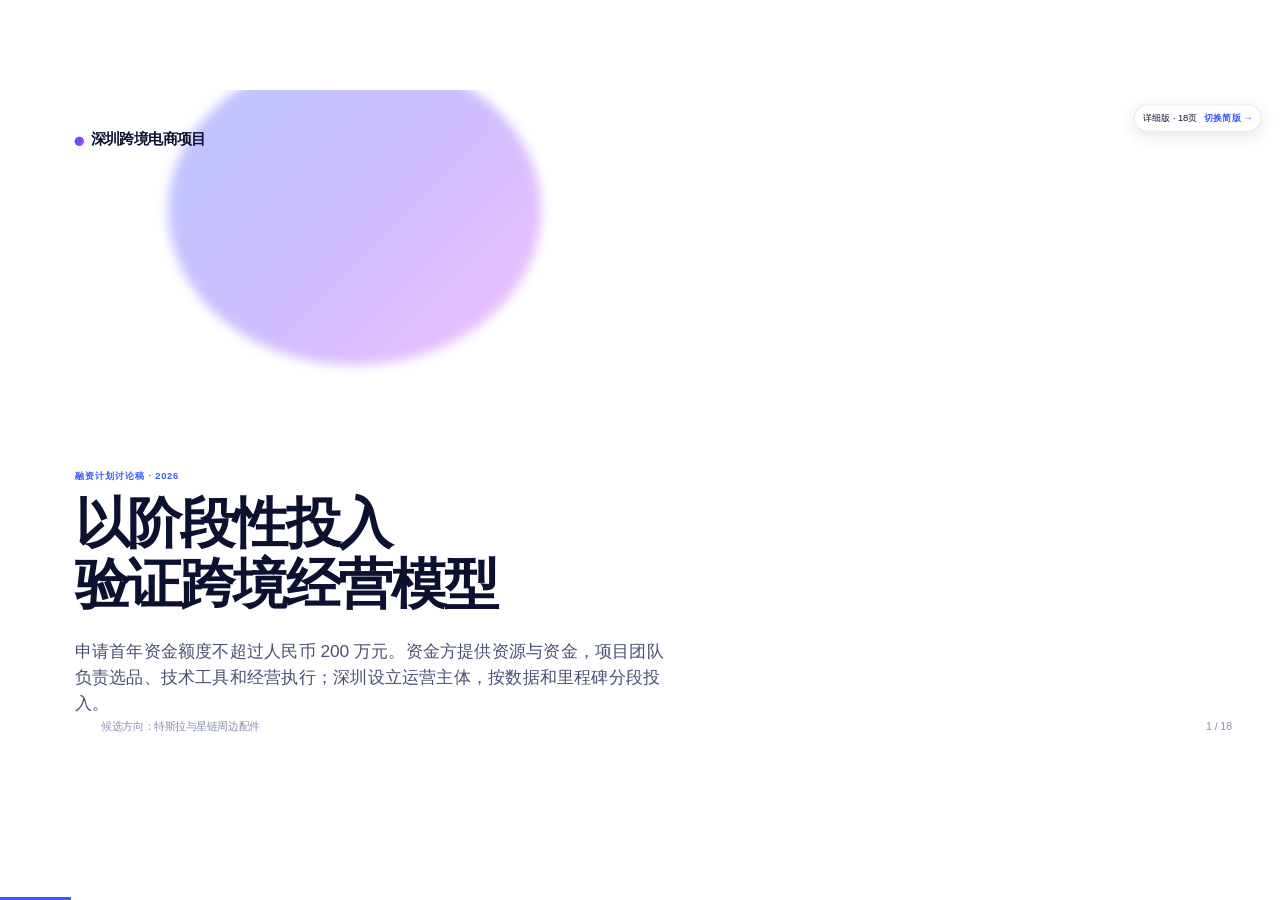
==== index.html @ 9c3f6485 "docs: publish cross-border ecommerce pitch deck" ====
<!DOCTYPE html>
<html lang="zh-CN">
<head>
<meta charset="utf-8"><meta name="viewport" content="width=device-width,initial-scale=1">
<title>深圳跨境电商项目｜融资计划</title>
<link rel="stylesheet" href="assets/fonts.css">
<link rel="stylesheet" href="assets/base.css">
<link rel="stylesheet" href="assets/animations/animations.css">
<link rel="stylesheet" href="style.css">
<style>
.tpl-pitch-deck{font-family:-apple-system,BlinkMacSystemFont,"PingFang SC","Microsoft YaHei",sans-serif}
.tpl-pitch-deck .h1{font-size:82px;line-height:1.12}
.tpl-pitch-deck .h2{font-size:58px;line-height:1.2}
.tpl-pitch-deck .lede{font-size:26px;line-height:1.5}
.tpl-pitch-deck .card p{font-size:20px;line-height:1.5}
.tpl-pitch-deck .num-tag{font-size:18px}
.tpl-pitch-deck .small{font-size:18px;line-height:1.5}
.tpl-pitch-deck .metric .l{font-size:20px;line-height:1.4}
.tpl-pitch-deck .deck-footer{font-size:16px}
.tpl-pitch-deck .card{padding:26px 30px}
.tpl-pitch-deck .section-num{font-size:190px}
.version-switch{position:fixed;top:22px;right:28px;z-index:1000;display:flex;align-items:center;gap:10px;padding:8px 12px;border:1px solid rgba(100,110,140,.22);border-radius:999px;background:rgba(255,255,255,.92);box-shadow:0 6px 24px rgba(30,40,80,.12);font-size:14px}
.version-switch a{font-weight:700;color:#3b5bff}
@media(max-width:700px){.version-switch{top:10px;right:10px;font-size:12px;padding:6px 9px}}
</style>
</head>
<body class="tpl-pitch-deck">
<div class="deck"><nav class="version-switch" aria-label="演示文稿版本"><span>详细版 · 18页</span><a href="brief.html">切换简版 →</a></nav>
<section class="slide" data-title="项目概览">
  <div class="cover-bg"></div><div class="cover-blob"></div>
  <div style="position:absolute;top:56px;left:112px"><span class="brand-dot"></span><span class="brand">深圳跨境电商项目</span></div>
  <p class="kicker">融资计划讨论稿 · 2026</p>
  <h1 class="h1 anim-fade-up" data-anim="fade-up">以阶段性投入<br>验证跨境经营模型</h1>
  <p class="lede mt-m">申请首年资金额度不超过人民币 200 万元。资金方提供资源与资金，项目团队负责选品、技术工具和经营执行；深圳设立运营主体，按数据和里程碑分段投入。</p>
  <div class="deck-footer"><span>候选方向：特斯拉与星链周边配件</span><span class="slide-number" data-current="1" data-total="18"></span></div>
</section>
<section class="slide" data-title="项目投资逻辑">
  <span class="section-num">01</span><p class="num-tag">项目投资逻辑</p>
  <h2 class="h2 mt-s">不是押注单一爆品，<br>而是建立可复用的选品经营能力。</h2>
  <div class="grid g3 mt-l">
    <div class="card"><div class="metric"><div class="n">900万+</div><div class="l">Starlink 2025 年底客户</div></div><p class="dim">用户基础持续扩大，但不等于配件市场规模。</p></div>
    <div class="card"><div class="metric"><div class="n">158.5万</div><div class="l">Tesla Model 3/Y 2025交付</div></div><p class="dim">约占 Tesla 全年交付97%，可作为适配研究重点。</p></div>
    <div class="card"><div class="metric"><div class="n">$150亿+</div><div class="l">美国皮卡改装/配件大盘</div></div><p class="dim">全行业参照，不是项目可获得规模；F-150列为后续候选。</p></div>
  </div>
  <p class="small dim mt-m">投资逻辑：先买验证能力，再依据可审计的经营数据决定是否追加。来源：Starlink 2025 Progress Report、Tesla 2025交付、SEMA 2026 Market Report。</p>
  <div class="deck-footer"><span>预算上限明确、阶段拨款、库存可追踪、失败可止损</span><span class="slide-number" data-current="2" data-total="18"></span></div>
</section>
<section class="slide" data-title="产品规划">
  <span class="section-num">02</span><p class="num-tag">候选产品规划</p>
  <h2 class="h2 mt-s">首年聚焦两条候选线，<br>扩品按阶段门槛推进。</h2>
  <div class="grid g2 mt-l">
    <div class="card card-hover"><span class="pill pill-accent">方向 A · 特斯拉周边</span><h4 class="mt-m">车型适配与车内便利</h4><p class="dim">脚垫/内饰保护、屏幕保护、遮阳与收纳等。优先验证适配准确、非安全关键、轻小件产品。</p></div>
    <div class="card card-hover"><span class="pill pill-accent">方向 B · 星链移动场景</span><h4 class="mt-m">特定安装适配与收纳</h4><p class="dim">聚焦房车/车顶架等场景适配、收纳和线缆整理；避开复制官方支架、干扰 GPS 的金属结构及未经验证的供电改装。</p></div>
  </div>
  <p class="small dim mt-m"><b>扩展顺序：</b>美国 Ford F-150（2025年F-Series销量82.9万辆）→ Jeep Wrangler（16.7万辆）｜欧洲 Porsche Macan（全球交付8.43万辆）→ 911（5.16万辆）。优先做收纳、保护与便利类；“改装”不含安全关键、动力或排放部件。</p>
  <div class="deck-footer"><span>首年不多品牌、多国家同时铺开；车型销量为官方公开数据</span><span class="slide-number" data-current="3" data-total="18"></span></div>
</section>
<section class="slide" data-title="投资人为什么投">
  <span class="section-num">03</span><p class="num-tag">项目价值</p>
  <h2 class="h2 mt-s">资金换来的不只是首批库存，<br>更是一套可复盘的经营系统。</h2>
  <div class="grid g3 mt-l">
<div class="card card-accent"><h4>需求验证资产</h4><p class="dim">留下经验证的关键词、竞品痛点、价格带、退货原因和目标用户反馈。</p></div>
<div class="card"><h4>经营能力资产</h4><p class="dim">沉淀选品评分、单位经济、内容生产、广告复盘、供应商和履约管理流程。</p></div>
<div class="card"><h4>可控扩张选项</h4><p class="dim">只有有效SKU才获得补货和扩品预算；不达标则停止追加资金。</p></div>
</div><p class="lede mt-l">投资方法：小额试错 → 数据验证 → 受控补货 → 复制有效做法</p>
  <div class="deck-footer"><span>降低一次性押注单一产品的风险</span><span class="slide-number" data-current="4" data-total="18"></span></div>
</section>
<section class="slide" data-title="问题与解决方案">
  <span class="section-num">04</span><p class="num-tag">客户需求假设</p>
  <h2 class="h2 mt-s">车主买配件，核心顾虑是“适配、品质、安装和售后”。</h2>
  <div class="grid g2 mt-l">
<div class="card"><h4>常见购买阻力</h4><p class="dim">车型年款/配置不匹配；页面尺寸信息不清；产品图与实物差异；物流慢、退换麻烦；产品看似相似但使用场景不同。</p></div>
<div class="card card-accent"><h4>项目拟解决的环节</h4><p class="dim">建立车型/终端适配表；真实样品验证关键尺寸；用清晰图文表达边界；监控退货和评价；通过小单与备货控制履约风险。</p></div>
</div><p class="small dim mt-l">上述是待验证的客户问题假设，M1–M2通过平台评论、问答、竞品页面及用户访谈核实后再作为产品需求。</p>
  <div class="deck-footer"><span>从可观察的差评与退货原因切入，不假设客户痛点已成立</span><span class="slide-number" data-current="5" data-total="18"></span></div>
</section>
<section class="slide" data-title="市场进入顺序">
  <span class="section-num">05</span><p class="num-tag">目标市场</p>
  <h2 class="h2 mt-s">先在美国验证，再将有效产品复制到欧洲。</h2>
  <div class="grid g3 mt-l">
<div class="card card-accent"><span class="pill">第一阶段 · 美国</span><h4 class="mt-m">Tesla + Starlink 场景</h4><p class="dim">英文平台和本地履约验证；只做1个主市场、1个主渠道、少量SKU。</p></div>
<div class="card"><span class="pill">第二阶段 · 美国扩品</span><h4 class="mt-m">F-150 / Wrangler</h4><p class="dim">已有跨境运营流程与现金回款数据后，再做收纳、保护、便利类配件。</p></div>
<div class="card"><span class="pill">后续选项 · 欧洲</span><h4 class="mt-m">Porsche Macan → 911</h4><p class="dim">先核验国家、车型适配、语言、税务与售后；从Macan低风险配件试点。</p></div>
</div><p class="small dim mt-l">进入新市场/品牌需过四道门：需求证据、合规可行、履约可控、保守单位经济为正。</p>
  <div class="deck-footer"><span>阶段化拓展，避免首年团队和200万元预算被多线分散</span><span class="slide-number" data-current="6" data-total="18"></span></div>
</section>
<section class="slide" data-title="首年产品组合">
  <span class="section-num">06</span><p class="num-tag">选品逻辑</p>
  <h2 class="h2 mt-s">以低复杂度、明确适配和可小批测试为首发标准。</h2>
  <div class="grid g2 mt-l">
<div class="card"><span class="pill pill-accent">首发候选 A</span><h4 class="mt-m">Tesla Model 3/Y</h4><p class="dim">内饰保护、屏幕保护、遮阳、车内/后备厢收纳；重点控制尺寸、年款和改款适配。</p></div>
<div class="card"><span class="pill pill-accent">首发候选 B</span><h4 class="mt-m">Starlink Mini 移动场景</h4><p class="dim">车顶架/房车特定适配、收纳保护和线缆整理；区分官方已有配件，不擅自承诺性能。</p></div>
</div><div class="card card-accent mt-m"><h4>暂缓品类</h4><p class="dim">制动、转向、悬挂、动力/排放、电气供电改装及需要高额认证或复杂售后的产品。</p></div>
<p class="small dim mt-m">SKU数量由样品和预算决定；首年不承诺80–130个SKU，也不把市场总盘子当作项目可获取销售额。</p>
  <div class="deck-footer"><span>先把产品安全、适配与单位经济做实，再扩大产品宽度</span><span class="slide-number" data-current="7" data-total="18"></span></div>
</section>
<section class="slide" data-title="渠道如何获客">
  <span class="section-num">07</span><p class="num-tag">销售与营销</p>
  <h2 class="h2 mt-s">平台承接购买意图，内容解释使用场景，自有站沉淀品牌。</h2>
  <div class="grid g3 mt-l">
<div class="card card-accent"><h4>Amazon 美国站</h4><p class="dim">主成交验证：关键词、转化率、评价、退货、广告和履约数据。</p></div>
<div class="card"><h4>短视频与社媒</h4><p class="dim">实物场景展示，解释安装、适配和收纳；AI生成初稿，真实样品审核。</p></div>
<div class="card"><h4>Shopify 简版站</h4><p class="dim">适配说明、FAQ、售后与邮件订阅；首年不依赖未验证的自然流量。</p></div>
</div><p class="small dim mt-m"><b>获客闭环：</b>竞品/搜索需求 → 页面与真实内容 → 小额广告/自然内容 → 订单及售后反馈 → 页面、产品和预算调整。</p>
<p class="small dim mt-m">TikTok Shop仅在主体资格、品类政策与履约方案确认后测试，不纳入基础销售预测。</p>
  <div class="deck-footer"><span>参考：<a href="https://sell.amazon.com/global-selling/china/" target="_blank" rel="noopener">Amazon 官方全球开店说明</a></span><span class="slide-number" data-current="8" data-total="18"></span></div>
</section>
<section class="slide" data-title="如何判断一个SKU">
  <span class="section-num">08</span><p class="num-tag">单位经济模型</p>
  <h2 class="h2 mt-s">看扣除获客和履约后的贡献，不看表面销售额。</h2>
  <div class="card card-accent mt-l"><p class="lede">成交净收入 − 采购 − 头程/关税 − 平台/支付费 − 仓储履约 − 退款退货 − 广告 − 售后 = SKU贡献毛利</p></div>
<div class="grid g3 mt-l">
<div class="card"><h4>上架前</h4><p class="dim">供应商报价、包装尺寸重量、平台费用、物流路线、广告测试假设。</p></div>
<div class="card"><h4>试销期</h4><p class="dim">曝光、点击、转化、获客成本、退款、退货、差评、履约时效。</p></div>
<div class="card"><h4>补货前</h4><p class="dim">连续贡献毛利、库龄与周转、回款节奏、现金安全垫和补货周期。</p></div>
</div><p class="small dim mt-m">未拿到实际SKU与平台报价前，不把15%/20%/25%等假设贡献毛利率写成预测值。</p>
  <div class="deck-footer"><span>先以成本卡和小额试销替代缺乏依据的收入承诺</span><span class="slide-number" data-current="9" data-total="18"></span></div>
</section>
<section class="slide" data-title="AI如何提高效率">
  <span class="section-num">09</span><p class="num-tag">技术与效率</p>
  <h2 class="h2 mt-s">AI负责可重复的初稿，人负责产品事实和最终审核。</h2>
  <div class="grid g2 mt-l">
<div class="card"><h4>适合AI承担</h4><p class="dim">商品图背景和版式草稿、多语种文案初稿、短视频分镜、评论主题归纳、素材变体和数据整理。</p></div>
<div class="card card-accent"><h4>必须人工核验</h4><p class="dim">产品结构/接口/尺寸、车型或终端兼容性、认证和安全声明、商标版权、真实使用效果及平台发布规则。</p></div>
</div><p class="lede mt-l">预算处理：内容外包压到2万元；AI工具放在软件预算内；节省部分用于样品、实测和必要实拍。</p>
  <div class="deck-footer"><span>AI降低重复制作成本，但不能替代产品验证和合规责任</span><span class="slide-number" data-current="10" data-total="18"></span></div>
</section>
<section class="slide" data-title="首年组织与职责">
  <span class="section-num">10</span><p class="num-tag">团队配置</p>
  <h2 class="h2 mt-s">最多5人，按业务阶段分三批配置。</h2>
  <div class="grid g3 mt-l">
<div class="card card-accent"><span class="pill">M1 · 2人</span><h4 class="mt-m">负责人 + 跨境运营</h4><p class="dim">经营执行、资方报告、渠道账户、选品与日常运营；负责人基本工资≥2万元/月。</p></div>
<div class="card"><span class="pill">M3 · 2人</span><h4 class="mt-m">选品供应链 + AI内容运营</h4><p class="dim">供应商、样品、成本卡、素材、商品页、投放与数据复盘。</p></div>
<div class="card"><span class="pill">M7 · 1人</span><h4 class="mt-m">客服/运营支持</h4><p class="dim">按订单量门槛到岗，负责售前问题、售后与评价反馈闭环。</p></div>
</div><p class="lede mt-l">首年综合人工预算约79万元｜税务、法务、摄影、翻译等按需外包。</p>
  <div class="deck-footer"><span>招聘按里程碑进行，不提前形成满编固定成本</span><span class="slide-number" data-current="11" data-total="18"></span></div>
</section>
<section class="slide" data-title="年度执行计划">
  <span class="section-num">11</span><p class="num-tag">首年主要事项与阶段交付</p>
  <h2 class="h2 mt-s">先建机制、验证产品，<br>再小规模成交和优化。</h2>
  <div class="grid g4 mt-m">
    <div class="card card-accent"><span class="pill">M1–M2 · 筹备验证</span><h4 class="mt-m">把项目跑起来</h4><p class="small dim">设立/治理与账户规则；完成美市场、平台及竞品研究；筛候选 SKU；询价、样品计划、初算成本和合规清单。</p><p class="small"><b>交付：</b>品类评分、成本初表、样品/渠道计划、首期资金复盘。</p></div>
    <div class="card"><span class="pill">M3–M5 · 产品上线</span><h4 class="mt-m">准备首批销售</h4><p class="small dim">按计划补齐选品与内容岗位；样品实测与适配核对；确定供应商与小单；准备英文页面、真实图文、售后与物流流程；开通主渠道。</p><p class="small"><b>交付：</b>通过评审的首发 SKU、页面与履约就绪、试销预算审批。</p></div>
    <div class="card"><span class="pill">M7–M9 · 经营优化</span><h4 class="mt-m">从订单找有效品</h4><p class="small dim">按到岗门槛补客服支持；监测转化、广告、退款、差评和贡献毛利；优化定价/页面/供货；只对有效 SKU 小额补货。</p><p class="small"><b>交付：</b>连续经营报表、补货/止损决策、现金与库存预警。</p></div>
    <div class="card"><span class="pill">M10–M12 · 收敛冲刺</span><h4 class="mt-m">冲刺月度保本</h4><p class="small dim">预算集中到盈利可能性最高的 SKU；收敛低效广告和滞销库存；审慎准备旺季/次年计划；评估是否启动 F-150 小试点。</p><p class="small"><b>交付：</b>月度经营性盈亏平衡目标复盘、年度财务/库存报告、次年预算。</p></div>
  </div>
  <p class="small dim mt-m">M6 用于承接上线爬坡与复盘，不设置大规模扩张；若样品、平台或单位经济未过门槛，暂停备货、调整品类和节奏。</p>
  <div class="deck-footer"><span>具体招聘、渠道审核、物流和销售结果以实际审批及经营数据为准</span><span class="slide-number" data-current="12" data-total="18"></span></div>
</section>
<section class="slide" data-title="经营模式">
  <span class="section-num">12</span><p class="num-tag">目标市场与销售渠道</p>
  <h2 class="h2 mt-s">美国先验证成交，<br>欧洲按门槛后进入。</h2>
  <div class="grid g4 mt-l">
    <div class="card card-accent"><span class="pill">主销售渠道</span><h4 class="mt-m">Amazon 美国站</h4><p class="small dim">承接高意图搜索流量；少量 SKU 上线，用订单、退货和广告数据验证。</p></div>
    <div class="card"><span class="pill">品牌与数据</span><h4 class="mt-m">Shopify 简版站</h4><p class="small dim">适配说明、FAQ、售后和邮件订阅；不假设自然流量快速起量。</p></div>
    <div class="card"><span class="pill">内容获客</span><h4 class="mt-m">短视频 / 社媒</h4><p class="small dim">实物展示和场景测品，AI 协助脚本与素材变体；引流至成交渠道。</p></div>
    <div class="card"><span class="pill">条件性试点</span><h4 class="mt-m">TikTok Shop</h4><p class="small dim">先核验主体资格、类目和履约要求；不作为首年基础收入来源。</p></div>
  </div>
  <p class="small dim mt-m"><b>时间：</b>M1–2查需求/规则/成本 → M3–4样品及页面 → M5–7小额试销 → M8–12集中资源于有效 SKU。欧洲/Porsche Macan 后置，先核验国家、适配、语言、税费及履约。</p>
  <p class="small dim" style="margin-top:8px">渠道测试费用复用原预算：广告 10 万 + 内容外包 2 万 + 软件/AI 5 万 = 17 万元，未增加 200 万元总额。</p>
  <div class="deck-footer"><span>平台资格、规则与费率在正式开店前按官方渠道核验</span><span class="slide-number" data-current="13" data-total="18"></span></div>
</section>
<section class="slide" data-title="团队规划">
  <span class="section-num">13</span><p class="num-tag">三批次人员配置</p>
  <h2 class="h2 mt-s">逐步到岗，首年最多 5 人。</h2>
  <div class="grid g3 mt-l">
    <div class="card"><span class="pill pill-accent">第一批 · M1</span><h4 class="mt-m">项目负责人 + 跨境运营</h4><p class="dim">2 人 · 负责人税前基本工资 ≥2 万元/月<br>全年综合成本：46.2 万元</p></div>
    <div class="card"><span class="pill pill-accent">第二批 · M3</span><h4 class="mt-m">选品/供应链 + AI 内容运营</h4><p class="dim">2 人 · 负责样品、采购、素材和上架<br>全年综合成本：26.5 万元</p></div>
    <div class="card"><span class="pill pill-accent">第三批 · M7</span><h4 class="mt-m">客服/运营支持</h4><p class="dim">1 人 · 按订单量门槛到岗<br>全年综合成本：6 万元</p></div>
  </div>
  <div class="row mt-l" style="justify-content:space-between"><p class="lede">人工测算：46.2 + 26.5 + 6.0 = 78.7 万元</p><span class="pill pill-accent">预算列 79 万元</span></div>
  <div class="deck-footer"><span>综合成本含雇主侧成本估算，待深圳用工方案核实</span><span class="slide-number" data-current="14" data-total="18"></span></div>
</section>
<section class="slide" data-title="资金用途">
  <span class="section-num">14</span><p class="num-tag">首年资金用途 · 上限 200 万元</p>
  <h2 class="h2 mt-s">计划内 177 万元，<br>另设 23 万元受控预备金。</h2>
  <div class="grid g3 mt-l">
    <div class="card card-accent"><div class="metric"><div class="n">79</div><div class="l">人员薪酬与雇主侧成本 · 万元</div></div><p class="small dim mt-m">三批次招聘，最多 5 人。</p></div>
    <div class="card"><div class="metric"><div class="n">40</div><div class="l">采购及补货周转金 · 万元</div></div><p class="small dim mt-m">小批试销；库存入账，按 SKU 核销。</p></div>
    <div class="card"><div class="metric"><div class="n">23</div><div class="l">受控预备金 · 万元</div></div><p class="small dim mt-m">占总额 11.5%；专项申请、书面审批。</p></div>
  </div>
  <p class="small dim" style="margin-top:12px;margin-bottom:64px">其余经营与验证支出 58 万元：办公 8、设立/财税/法务 6、软件及 AI 5、样品与合规 13、物流履约 13、广告 10、内容外包 2、差旅招聘 1。</p>
  <div class="deck-footer"><span>单位：人民币万元</span><span class="slide-number" data-current="15" data-total="18"></span></div>
</section>
<section class="slide" data-title="拨款与监管">
  <span class="section-num">15</span><p class="num-tag">拨款与资金监管</p>
  <h2 class="h2 mt-s">钱跟着里程碑走。</h2>
  <div class="grid g4 mt-l">
    <div class="card"><div class="metric"><div class="n">35</div><div class="l">第一期 · 筹备验证</div></div><p class="small dim mt-m">公司治理、招聘、市场调研和样品测试。</p></div>
    <div class="card"><div class="metric"><div class="n">65</div><div class="l">第二期 · 试销启动</div></div><p class="small dim mt-m">SKU 评审、报价、合规初查及试销计划齐备。</p></div>
    <div class="card"><div class="metric"><div class="n">77</div><div class="l">第三期 · 运营补货</div></div><p class="small dim mt-m">依据真实订单、毛利、库存与回款表现拨付。</p></div>
    <div class="card"><div class="metric"><div class="n">23</div><div class="l">第四期 · 预备金</div></div><p class="small dim mt-m">专款说明、双方授权代表书面审批后动用。</p></div>
  </div>
  <p class="small dim mt-l">对公账户收支；采购留成本卡、报价、验收与库存记录；月度提交流水核对、平台结算、库存和广告报表。单笔超 2 万元及关联交易按约定审批。</p>
  <div class="deck-footer"><span>分期合计 200 万元 · 预备金不是自动可用额度</span><span class="slide-number" data-current="16" data-total="18"></span></div>
</section>
<section class="slide" data-title="盈亏平衡">
  <span class="section-num">16</span><p class="num-tag">经营目标与测算边界</p>
  <h2 class="h2 mt-s">首年目标：第 12 月达到<br>月度经营性盈亏平衡。</h2>
  <p class="lede mt-m">测算公式：月固定经营费用 ÷ 扣除可变成本后的贡献毛利率</p>
  <div class="grid g3 mt-l">
    <div class="metric"><div class="n">67 万</div><div class="l">贡献毛利率 15% 时的月收入示例</div></div>
    <div class="metric"><div class="n">50 万</div><div class="l">贡献毛利率 20% 时的月收入示例</div></div>
    <div class="metric"><div class="n">40 万</div><div class="l">贡献毛利率 25% 时的月收入示例</div></div>
  </div>
  <p class="small dim mt-l">上述为月固定经营费约 10 万元的敏感性示例，并非收入承诺。正式预测需以入选 SKU 的采购、履约、平台费、退货和广告实测重算；同时保留至少 3 个月固定开支与在途采购的现金安全垫。</p>
  <div class="deck-footer"><span>经营性盈亏平衡不等于累计收回启动投资</span><span class="slide-number" data-current="17" data-total="18"></span></div>
</section>
<section class="slide" data-title="合作提案">
  <p class="num-tag">合作提案</p>
  <div class="ask-box mt-m">
    <h2 class="h2">申请首年资金上限<br>人民币 200 万元。</h2>
    <p class="lede" style="color:rgba(255,255,255,.9);max-width:62ch">以深圳项目公司承接业务与资产。资方提供经审批的启动及周转资金；项目发起方负责约定的技术能力与经营执行；介绍人按书面约定承担引荐或协调工作。</p>
    <div class="row wrap mt-l" style="gap:38px">
      <div><div style="font-size:48px;font-weight:900">≤5 人</div><div class="dim">首年团队上限</div></div>
      <div><div style="font-size:48px;font-weight:900">3 批</div><div class="dim">按阶段招聘</div></div>
      <div><div style="font-size:48px;font-weight:900">12 月</div><div class="dim">目标月度经营保本</div></div>
    </div>
  </div>
  <p class="small dim mt-l">股权/借款方式、技术权属、介绍人报酬和国资内部决策要求，待各方及专业顾问确认后写入正式协议。</p>
  <div class="deck-footer"><span>深圳跨境电商项目 · 讨论稿</span><span class="slide-number" data-current="18" data-total="18"></span></div>
</section></div>
<script src="assets/runtime.js"></script>
</body></html>
---- assets/fonts.css ----
/* Use built-in system fonts so the deck needs no font downloads. */
---- assets/base.css ----
/* html-ppt :: base.css — reset + shared tokens + layout primitives */
/* Default tokens. Themes in assets/themes/*.css override the :root block. */
:root {
  --bg: #ffffff;
  --bg-soft: #f7f7f8;
  --surface: #ffffff;
  --surface-2: #f2f2f4;
  --border: rgba(0,0,0,.08);
  --border-strong: rgba(0,0,0,.16);
  --text-1: #111216;
  --text-2: #55596a;
  --text-3: #8a8f9e;
  --accent: #3b6cff;
  /* Text drawn on top of an --accent fill. Every theme in assets/themes/
   * and every full-deck style.css overrides this with whichever of white /
   * near-black clears WCAG AA against its own accent — a hardcoded ink
   * cannot, because accents here range from #ffffff to #000000.
   * This default is black rather than white on purpose: against the default
   * --accent #3b6cff, white measures 4.40:1 and black 4.77:1, so only black
   * clears AA for normal text. Reached by any deck that links no theme. */
  --accent-ink: #000000;
  --accent-2: #7a5cff;
  --accent-3: #ff5c8a;
  --good: #1aaf6c;
  --warn: #f5a524;
  --bad:  #e0445a;
  --grad: linear-gradient(135deg,#3b6cff,#7a5cff 55%,#ff5c8a);
  --grad-soft: linear-gradient(135deg,#eef2ff,#f5ecff 55%,#ffeef5);
  --radius: 18px;
  --radius-sm: 12px;
  --radius-lg: 26px;
  --shadow: 0 10px 30px rgba(18,24,40,.08), 0 2px 6px rgba(18,24,40,.04);
  --shadow-lg: 0 24px 60px rgba(18,24,40,.14), 0 6px 16px rgba(18,24,40,.06);
  --font-sans: -apple-system,BlinkMacSystemFont,'PingFang SC','Microsoft YaHei',Arial,sans-serif;
  --font-serif: Georgia,'Songti SC',serif;
  --font-mono: SFMono-Regular,Menlo,monospace;
  --font-display: var(--font-sans);
  --letter-tight: -.03em;
  --letter-normal: -.01em;
  --ease: cubic-bezier(.4,0,.2,1);
}

*,*::before,*::after{box-sizing:border-box}
html,body{margin:0;padding:0;background:var(--bg);color:var(--text-1);
  font-family:var(--font-sans);font-weight:400;line-height:1.6;
  -webkit-font-smoothing:antialiased;-moz-osx-font-smoothing:grayscale;
  letter-spacing:var(--letter-normal)}

/* Viewport host: centres the fixed-size design canvas and letterboxes the rest.
   Every px in a slide therefore means the same thing in the browser, in the
   presenter preview, in the overview thumbnail and in a headless render. */
body{width:100vw;height:100vh;overflow:hidden;
  display:flex;align-items:center;justify-content:center}
img,svg,video{max-width:100%;display:block}
a{color:var(--accent);text-decoration:none}
a:hover{text-decoration:underline}
code,kbd,pre,samp{font-family:var(--font-mono)}

/* ================= SLIDE SYSTEM ================= */
/* ================= DESIGN CANVAS =================
   Slides are authored against a FIXED 1920x1080 canvas and scaled to fit the
   viewport by runtime.js (--deck-scale). Before this, .deck was 100vw/100vh
   while type and spacing stayed in absolute px, so a 1512x850 laptop window
   and a 1920x1080 render produced visibly different pages (issue #20).

   Escape hatches:
     <body data-fit="fluid">      -> old behaviour, canvas follows the viewport
     <div class="deck" data-w=".." data-h="..">  -> custom canvas (e.g. 1080x1440 for 3:4)
*/
.deck{position:relative;flex:none;
  width:var(--deck-w,1920px);height:var(--deck-h,1080px);
  overflow:hidden;background:var(--bg);
  transform:scale(var(--deck-scale,1));transform-origin:center center}

/* Opt out: fluid canvas, exactly what the deck did before. */
body[data-fit="fluid"]{display:block}
body[data-fit="fluid"] .deck{width:100vw;height:100vh;transform:none}
.slide{
  position:absolute;inset:0;
  display:flex;flex-direction:column;justify-content:center;
  padding:72px 96px;
  box-sizing:border-box;
  opacity:0;pointer-events:none;
  transition:opacity .5s var(--ease), transform .5s var(--ease);
  transform:translateX(30px);
  overflow:hidden;
}
.slide.is-active{opacity:1;pointer-events:auto;transform:translateX(0);z-index:2}
.slide.is-prev{transform:translateX(-30px)}

/* single-page standalone (used when a layout file is opened directly) */
body.single .slide{position:relative;width:100%;height:100%;opacity:1;transform:none;pointer-events:auto}
body[data-fit="fluid"].single .slide{width:100vw;height:100vh}

/* ================= TYPOGRAPHY ================= */
.eyebrow{font-size:13px;font-weight:500;letter-spacing:.16em;text-transform:uppercase;color:var(--text-3)}
.kicker{font-size:14px;font-weight:600;color:var(--accent);letter-spacing:.08em;text-transform:uppercase}
h1.title,.h1{font-family:var(--font-display);font-size:72px;line-height:1.05;font-weight:800;letter-spacing:var(--letter-tight);margin:0 0 18px;color:var(--text-1)}
h2.title,.h2{font-family:var(--font-display);font-size:54px;line-height:1.1;font-weight:700;letter-spacing:var(--letter-tight);margin:0 0 14px}
h3,.h3{font-size:32px;line-height:1.2;font-weight:600;letter-spacing:var(--letter-normal);margin:0 0 10px}
h4,.h4{font-size:22px;line-height:1.3;font-weight:600;margin:0 0 8px}
.lede{font-size:22px;line-height:1.55;color:var(--text-2);font-weight:300;max-width:62ch}
.dim{color:var(--text-2)}
.dim2{color:var(--text-3)}
.mono{font-family:var(--font-mono)}
.serif{font-family:var(--font-serif)}
.gradient-text{background:var(--grad);-webkit-background-clip:text;background-clip:text;-webkit-text-fill-color:transparent;color:transparent}

/* ================= LAYOUT PRIMITIVES ================= */
.stack>*+*{margin-top:14px}
.row{display:flex;gap:24px;align-items:center}
.row.wrap{flex-wrap:wrap}
.grid{display:grid;gap:24px}
.g2{grid-template-columns:repeat(2,1fr)}
.g3{grid-template-columns:repeat(3,1fr)}
.g4{grid-template-columns:repeat(4,1fr)}
.center{display:flex;align-items:center;justify-content:center;text-align:center}
.fill{flex:1}
.sp-t{padding-top:24px}.sp-b{padding-bottom:24px}
.mt-s{margin-top:8px}.mt-m{margin-top:18px}.mt-l{margin-top:32px}
.mb-s{margin-bottom:8px}.mb-m{margin-bottom:18px}.mb-l{margin-bottom:32px}

/* ================= CARDS ================= */
.card{background:var(--surface);border:1px solid var(--border);border-radius:var(--radius);
  padding:26px 28px;box-shadow:var(--shadow);position:relative;overflow:hidden}
.card-soft{background:var(--surface-2);border:1px solid var(--border)}
.card-outline{background:transparent;border:1.5px solid var(--border-strong);box-shadow:none}
.card-accent{background:var(--surface);border-top:3px solid var(--accent)}
.card-hover{transition:transform .3s var(--ease),box-shadow .3s var(--ease)}
.card-hover:hover{transform:translateY(-4px);box-shadow:var(--shadow-lg)}

.pill{display:inline-block;padding:4px 12px;border-radius:999px;font-size:12px;font-weight:500;
  background:var(--surface-2);color:var(--text-2);border:1px solid var(--border)}
.pill-accent{background:color-mix(in srgb,var(--accent) 12%,transparent);color:var(--accent);border-color:color-mix(in srgb,var(--accent) 28%,transparent)}

/* ================= BARS / DIVIDERS ================= */
.divider{height:1px;background:var(--border);width:100%}
.divider-accent{height:3px;width:72px;background:var(--accent);border-radius:2px}

/* ================= IMAGES (issue #17) =================
 * Framing primitives shared by every image-* layout. The frame owns the
 * aspect ratio and the crop; the <img> just fills it. That's what lets you
 * swap in a photo of any shape without touching the layout.
 *   <figure class="img-frame"><img src="…" alt=""></figure>
 *   .img-frame.contain  -> letterbox instead of crop (screenshots, diagrams,
 *                          logos — anything where cropping loses information)
 *   --img-ratio         -> aspect ratio of the frame (default 16/10)
 *   --img-pos           -> object-position, e.g. "top" to protect a headline
 */
.img-frame{position:relative;margin:0;overflow:hidden;
  border-radius:var(--radius);box-shadow:var(--shadow);background:var(--surface-2);
  aspect-ratio:var(--img-ratio,16/10)}
.img-frame > img{width:100%;height:100%;object-fit:cover;object-position:var(--img-pos,center)}
.img-frame.contain{background:var(--bg-soft);box-shadow:none;border:1px solid var(--border)}
.img-frame.contain > img{object-fit:contain}
.img-frame.fill{height:100%;aspect-ratio:auto}
.img-scrim{position:absolute;inset:0;
  background:linear-gradient(180deg,transparent 42%,rgba(8,10,20,.72))}
.img-cap{margin:10px 2px 0;font-size:14px;line-height:1.5;color:var(--text-3)}
.img-tag{position:absolute;top:14px;left:14px;padding:5px 12px;border-radius:999px;
  background:rgba(10,12,20,.55);color:#fff;font-size:12px;letter-spacing:.06em;
  text-transform:uppercase;backdrop-filter:blur(6px)}

/* ================= CHROME (header/footer/progress) ================= */
.deck-header{position:absolute;top:24px;left:40px;right:40px;display:flex;align-items:center;justify-content:space-between;
  font-size:12px;color:var(--text-3);letter-spacing:.12em;text-transform:uppercase;z-index:10;pointer-events:none}
.deck-footer{position:absolute;bottom:24px;left:40px;right:40px;display:flex;align-items:center;justify-content:space-between;
  font-size:12px;color:var(--text-3);z-index:10;pointer-events:none}
.slide-number::before{content:attr(data-current)}
.slide-number::after{content:" / " attr(data-total)}
.progress-bar{position:fixed;left:0;right:0;bottom:0;height:3px;background:transparent;z-index:20}
.progress-bar > span{display:block;height:100%;width:0;background:var(--accent);transition:width .3s var(--ease)}

/* ---- custom logo (issue #11) ----
 * One logo per deck, drawn over the slide area. Two ways in, same CSS:
 *   1. hand-author it  -> <img class="deck-logo" data-pos="bottom-right" src="…">
 *   2. declare it once -> <body data-logo="…" data-logo-position="bottom-right">
 * (1) needs no JS at all; (2) is created by runtime.js. It lives inside .deck
 * so it scales with the deck. On an exported PDF it is painted per page by the
 * @media print block below, not by this element — see the note there. */
.deck-logo{position:absolute;z-index:11;pointer-events:none;
  height:var(--logo-size,44px);width:auto;max-width:30%;object-fit:contain;
  opacity:var(--logo-opacity,.9)}
.deck-logo[data-pos="top-left"]     {top:var(--logo-inset-y,28px);left:var(--logo-inset-x,40px)}
.deck-logo[data-pos="top-right"]    {top:var(--logo-inset-y,28px);right:var(--logo-inset-x,40px)}
.deck-logo[data-pos="bottom-left"]  {bottom:var(--logo-inset-y,28px);left:var(--logo-inset-x,40px)}
.deck-logo[data-pos="bottom-right"] {bottom:var(--logo-inset-y,28px);right:var(--logo-inset-x,40px)}
.deck-logo:not([data-pos])          {top:28px;right:40px}

/* ================= PRESENTER / OVERVIEW ================= */
/* Keep this list in sync with NOTE_SEL in assets/runtime.js — the runtime
 * reads speaker notes from all of these, so all of them must be hidden
 * from the audience. */
.notes,.speaker-notes{display:none!important}
.notes-overlay{position:fixed;inset:auto 0 0 0;max-height:42vh;background:rgba(20,22,30,.95);color:#e8ebf4;
  padding:20px 32px;font-size:16px;line-height:1.6;border-top:1px solid rgba(255,255,255,.1);transform:translateY(100%);
  transition:transform .3s var(--ease);z-index:40;overflow:auto;font-family:var(--font-sans)}
.notes-overlay.open{transform:translateY(0)}
.overview{position:fixed;inset:0;background:rgba(10,12,18,.92);backdrop-filter:blur(12px);z-index:50;
  display:none;padding:40px;overflow:auto}
.overview.open{display:grid;grid-template-columns:repeat(4,1fr);gap:20px;align-content:start}
.overview .thumb{background:var(--surface);border:1px solid var(--border);border-radius:12px;
  aspect-ratio:16/9;overflow:hidden;cursor:pointer;position:relative;color:var(--text-1);padding:16px;
  font-size:11px;transition:transform .2s var(--ease)}
.overview .thumb:hover{transform:scale(1.04)}
.overview .thumb .n{position:absolute;top:8px;left:10px;font-weight:700;font-size:14px;color:var(--text-3)}
.overview .thumb .t{position:absolute;bottom:10px;left:14px;right:14px;font-weight:600;color:var(--text-1)}

/* ================= PRESENTER VIEW ================= */
/* Presenter view opens in a separate popup window (S key).
 * All presenter styles are self-contained in the popup HTML generated by runtime.js.
 * The audience window (this file) is NOT affected — it stays as normal deck view.
 * Only the .notes class below is needed to hide speaker notes from audience. */

/* ================= UTILITY ================= */
.hidden{display:none!important}
.nowrap{white-space:nowrap}
.tr{text-align:right}.tc{text-align:center}.tl{text-align:left}
.uppercase{text-transform:uppercase;letter-spacing:.12em}

/* ================= PRINT ================= */
@media print{
  /* Every declaration here is !important on purpose. A template stylesheet
   * scopes its rules as `.tpl-name .slide`, which is specificity (0,2,0) and
   * beats a bare `.slide` at (0,1,0) — so without !important a template
   * silently keeps its screen layout in print. That is how dir-key-nav-minimal
   * (position:absolute) printed 8 slides onto 1 page and xhs-post printed 9
   * onto 2: only the opacity/transform declarations on this rule carried
   * !important, and the ones that decide pagination did not. */
  body{display:block!important;width:auto!important;height:auto!important;overflow:visible!important}
  .deck{transform:none!important;width:100%!important;height:auto!important;
        min-height:0!important;display:block!important}
  .slide{position:relative!important;inset:auto!important;
         opacity:1!important;transform:none!important;
         page-break-after:always;break-after:page;
         width:100%!important;height:100vh!important;max-height:100vh!important}
  .slide:last-child{page-break-after:auto;break-after:auto}
  .deck-header,.deck-footer,.progress-bar,.notes-overlay,.overview{display:none!important}

  /* Logo in print. The .deck-logo element is position:absolute inside .deck,
   * and print collapses .deck to height:auto with every slide stacked — so the
   * element can only anchor ONCE against the whole document and lands on a
   * single page (or none). Hide it and paint the logo per slide instead: in
   * print one .slide is exactly one page. runtime.js mirrors the image URL and
   * placement onto .deck (--logo-print / data-logo-print), so this only kicks
   * in when the runtime is present; a JS-less deck keeps the element. */
  .deck[data-logo-print] > .deck-logo{display:none!important}
  .deck[data-logo-print] .slide:not([data-no-logo])::after{
    content:"";position:absolute;z-index:11;pointer-events:none;
    width:30%;height:var(--logo-size,44px);
    background-image:var(--logo-print);background-repeat:no-repeat;
    background-size:contain;opacity:var(--logo-opacity,.9)}
  .deck[data-logo-print="top-left"]     .slide:not([data-no-logo])::after{top:var(--logo-inset-y,28px);left:var(--logo-inset-x,40px);background-position:left top}
  .deck[data-logo-print="top-right"]    .slide:not([data-no-logo])::after{top:var(--logo-inset-y,28px);right:var(--logo-inset-x,40px);background-position:right top}
  .deck[data-logo-print="bottom-left"]  .slide:not([data-no-logo])::after{bottom:var(--logo-inset-y,28px);left:var(--logo-inset-x,40px);background-position:left bottom}
  .deck[data-logo-print="bottom-right"] .slide:not([data-no-logo])::after{bottom:var(--logo-inset-y,28px);right:var(--logo-inset-x,40px);background-position:right bottom}
}
---- assets/animations/animations.css ----
/* html-ppt :: animations.css
 * Apply by adding class="anim-<name>" or data-anim="<name>".
 * Durations are deliberately snappy; tweak --anim-dur per element.
 */
:root{--anim-dur:.7s;--anim-ease:cubic-bezier(.4,0,.2,1)}

/* ---------- FADE DIRECTIONALS ---------- */
@keyframes kf-fade-up{from{opacity:0;transform:translateY(32px)}to{opacity:1;transform:none}}
@keyframes kf-fade-down{from{opacity:0;transform:translateY(-32px)}to{opacity:1;transform:none}}
@keyframes kf-fade-left{from{opacity:0;transform:translateX(-40px)}to{opacity:1;transform:none}}
@keyframes kf-fade-right{from{opacity:0;transform:translateX(40px)}to{opacity:1;transform:none}}
.anim-fade-up{animation:kf-fade-up var(--anim-dur) var(--anim-ease) both}
.anim-fade-down{animation:kf-fade-down var(--anim-dur) var(--anim-ease) both}
.anim-fade-left{animation:kf-fade-left var(--anim-dur) var(--anim-ease) both}
.anim-fade-right{animation:kf-fade-right var(--anim-dur) var(--anim-ease) both}

/* ---------- RISE / DROP / ZOOM / BLUR / GLITCH ---------- */
@keyframes kf-rise{from{opacity:0;transform:translateY(60px) scale(.97);filter:blur(6px)}to{opacity:1;transform:none;filter:none}}
@keyframes kf-drop{from{opacity:0;transform:translateY(-60px) scale(.97)}to{opacity:1;transform:none}}
@keyframes kf-zoom{0%{opacity:0;transform:scale(.6)}60%{transform:scale(1.04)}100%{opacity:1;transform:scale(1)}}
@keyframes kf-blur{from{opacity:0;filter:blur(18px)}to{opacity:1;filter:none}}
@keyframes kf-glitch{0%{opacity:0;transform:translateX(0);clip-path:inset(0 0 0 0)}
  20%{opacity:1;transform:translateX(-6px);clip-path:inset(20% 0 30% 0)}
  40%{transform:translateX(4px);clip-path:inset(50% 0 10% 0)}
  60%{transform:translateX(-3px);clip-path:inset(10% 0 60% 0)}
  80%{transform:translateX(2px);clip-path:inset(0 0 0 0)}
  100%{opacity:1;transform:none}}
.anim-rise-in{animation:kf-rise .9s var(--anim-ease) both}
.anim-drop-in{animation:kf-drop .8s var(--anim-ease) both}
.anim-zoom-pop{animation:kf-zoom .7s cubic-bezier(.22,1.3,.36,1) both}
.anim-blur-in{animation:kf-blur .8s var(--anim-ease) both}
.anim-glitch-in{animation:kf-glitch .8s steps(5,end) both}

/* ---------- TYPEWRITER ---------- */
.anim-typewriter{display:inline-block;overflow:hidden;white-space:nowrap;border-right:2px solid currentColor;
  width:0;animation:kf-type 2.4s steps(40,end) forwards, kf-caret 1s step-end infinite}
@keyframes kf-type{to{width:100%}}
@keyframes kf-caret{50%{border-color:transparent}}

/* ---------- GLOW / SHIMMER / GRADIENT-FLOW ---------- */
@keyframes kf-neon{0%,100%{text-shadow:0 0 8px var(--accent),0 0 20px var(--accent)}
  50%{text-shadow:0 0 16px var(--accent),0 0 40px var(--accent),0 0 80px var(--accent)}}
.anim-neon-glow{animation:kf-neon 2s ease-in-out infinite}

.anim-shimmer-sweep{position:relative;overflow:hidden}
.anim-shimmer-sweep::after{content:"";position:absolute;inset:0;
  background:linear-gradient(110deg,transparent 40%,rgba(255,255,255,.55) 50%,transparent 60%);
  transform:translateX(-100%);animation:kf-shimmer 2.4s var(--anim-ease) infinite}
@keyframes kf-shimmer{to{transform:translateX(100%)}}

.anim-gradient-flow{background:linear-gradient(90deg,var(--accent),var(--accent-2,var(--accent)),var(--accent-3,var(--accent)),var(--accent));
  background-size:300% 100%;-webkit-background-clip:text;background-clip:text;color:transparent;-webkit-text-fill-color:transparent;
  animation:kf-gradflow 4s linear infinite}
@keyframes kf-gradflow{to{background-position:300% 0}}

/* ---------- STAGGER LIST ---------- */
.anim-stagger-list > *{opacity:0;animation:kf-rise .65s var(--anim-ease) both}
.anim-stagger-list > *:nth-child(1){animation-delay:.05s}
.anim-stagger-list > *:nth-child(2){animation-delay:.15s}
.anim-stagger-list > *:nth-child(3){animation-delay:.25s}
.anim-stagger-list > *:nth-child(4){animation-delay:.35s}
.anim-stagger-list > *:nth-child(5){animation-delay:.45s}
.anim-stagger-list > *:nth-child(6){animation-delay:.55s}
.anim-stagger-list > *:nth-child(7){animation-delay:.65s}
.anim-stagger-list > *:nth-child(8){animation-delay:.75s}
.anim-stagger-list > *:nth-child(n+9){animation-delay:.85s}

/* ---------- COUNTER-UP (JS-driven, marker class only) ---------- */
.counter{font-variant-numeric:tabular-nums}

/* ---------- SVG PATH DRAW ---------- */
.anim-path-draw path,.anim-path-draw line,.anim-path-draw polyline,.anim-path-draw circle,.anim-path-draw rect{
  stroke-dasharray:1000;stroke-dashoffset:1000;animation:kf-draw 2s var(--anim-ease) forwards}
@keyframes kf-draw{to{stroke-dashoffset:0}}

/* ---------- PARALLAX TILT (hover) ---------- */
.anim-parallax-tilt{transform-style:preserve-3d;transition:transform .4s var(--anim-ease)}
.anim-parallax-tilt:hover{transform:perspective(900px) rotateX(6deg) rotateY(-8deg) translateZ(10px)}

/* ---------- CARD FLIP 3D ---------- */
@keyframes kf-flip{from{transform:perspective(1200px) rotateY(-90deg);opacity:0}
  to{transform:perspective(1200px) rotateY(0);opacity:1}}
.anim-card-flip-3d{animation:kf-flip .9s var(--anim-ease) both;transform-style:preserve-3d;backface-visibility:hidden}

/* ---------- CUBE ROTATE 3D ---------- */
@keyframes kf-cube{from{transform:perspective(1200px) rotateX(20deg) rotateY(-90deg) translateZ(-200px);opacity:0}
  to{transform:perspective(1200px) rotateX(0) rotateY(0) translateZ(0);opacity:1}}
.anim-cube-rotate-3d{animation:kf-cube 1s var(--anim-ease) both}

/* ---------- PAGE TURN 3D ---------- */
@keyframes kf-pageturn{from{transform:perspective(1600px) rotateY(-85deg);transform-origin:left center;opacity:0}
  to{transform:perspective(1600px) rotateY(0);opacity:1}}
.anim-page-turn-3d{animation:kf-pageturn 1s var(--anim-ease) both;transform-origin:left center}

/* ---------- PERSPECTIVE ZOOM ---------- */
@keyframes kf-pzoom{from{opacity:0;transform:perspective(1400px) translateZ(-400px) rotateX(12deg)}
  to{opacity:1;transform:none}}
.anim-perspective-zoom{animation:kf-pzoom 1s var(--anim-ease) both}

/* ---------- MARQUEE SCROLL ---------- */
.anim-marquee-scroll{display:flex;gap:48px;white-space:nowrap;animation:kf-marquee 20s linear infinite}
@keyframes kf-marquee{from{transform:translateX(0)}to{transform:translateX(-50%)}}

/* ---------- KEN BURNS ---------- */
@keyframes kf-kenburns{0%{transform:scale(1) translate(0,0)}100%{transform:scale(1.15) translate(-2%,-1%)}}
.anim-kenburns{animation:kf-kenburns 14s ease-in-out infinite alternate}

/* ---------- CONFETTI BURST (pseudo — pure CSS sparkles) ---------- */
.anim-confetti-burst{position:relative}
.anim-confetti-burst::before,.anim-confetti-burst::after{
  content:"";position:absolute;top:50%;left:50%;width:8px;height:8px;border-radius:50%;
  background:var(--accent);box-shadow:
    20px -30px 0 var(--accent-2,var(--accent)),-25px -20px 0 var(--accent-3,var(--accent)),
    30px 20px 0 var(--good,#1aaf6c),-30px 25px 0 var(--warn,#f5a524),
    40px -10px 0 var(--bad,#e0445a),-45px 0 0 var(--accent),
    10px 40px 0 var(--accent-2,var(--accent)),-15px -40px 0 var(--accent-3,var(--accent));
  opacity:0;animation:kf-confetti 1.2s var(--anim-ease) forwards}
.anim-confetti-burst::after{animation-delay:.15s;transform:rotate(45deg)}
@keyframes kf-confetti{0%{opacity:0;transform:scale(.2)}30%{opacity:1}100%{opacity:0;transform:scale(2.2)}}

/* ---------- SPOTLIGHT ---------- */
@keyframes kf-spot{0%{clip-path:circle(0% at 50% 50%)}100%{clip-path:circle(140% at 50% 50%)}}
.anim-spotlight{animation:kf-spot 1.1s var(--anim-ease) both}

/* ---------- MORPH SHAPE (SVG) ---------- */
.anim-morph-shape path{animation:kf-morph 6s ease-in-out infinite alternate}
@keyframes kf-morph{0%{d:path("M60,120 Q120,20 180,120 T300,120")}
  100%{d:path("M60,120 Q120,220 180,120 T300,120")}}

/* ---------- RIPPLE REVEAL ---------- */
@keyframes kf-ripple{0%{clip-path:circle(0% at 20% 80%);opacity:.4}
  100%{clip-path:circle(160% at 20% 80%);opacity:1}}
.anim-ripple-reveal{animation:kf-ripple 1.2s var(--anim-ease) both}

/* reduced motion */
@media (prefers-reduced-motion: reduce){
  [class*="anim-"]{animation:none!important;transition:none!important}
}
---- style.css ----
/* pitch-deck — classic YC/VC pitch */
.tpl-pitch-deck{
  --bg:#ffffff;--bg-soft:#f6f7fb;--surface:#ffffff;--surface-2:#f2f4fa;
  --border:rgba(20,25,60,.08);--border-strong:rgba(20,25,60,.18);
  --text-1:#0d1130;--text-2:#4a5070;--text-3:#8a90ad;
  --accent:#3b5bff;--accent-2:#7a46ff;--accent-3:#d94cff;
  --accent-ink:#ffffff;  /* text on --accent — 5.1:1 */
  --grad:linear-gradient(135deg,#3b5bff 0%,#7a46ff 55%,#d94cff 100%);
  --grad-soft:linear-gradient(135deg,#eef1ff,#f4edff 55%,#fbedff);
  --radius:20px;--radius-lg:28px;
  --shadow:0 14px 40px rgba(20,25,60,.08),0 2px 8px rgba(20,25,60,.04);
  font-family:-apple-system,BlinkMacSystemFont,'PingFang SC','Microsoft YaHei',Arial,sans-serif;
}
.tpl-pitch-deck .slide{padding:88px 112px}
.tpl-pitch-deck .kicker{color:var(--accent);font-weight:700}
.tpl-pitch-deck .h1{font-size:86px;line-height:1.02;font-weight:900;letter-spacing:-.035em}
.tpl-pitch-deck .h2{font-size:62px;font-weight:800;letter-spacing:-.03em}
.tpl-pitch-deck .mega{font-size:180px;font-weight:900;line-height:.95;letter-spacing:-.05em;background:var(--grad);-webkit-background-clip:text;background-clip:text;color:transparent}
.tpl-pitch-deck .mega-sub{font-size:28px;color:var(--text-2);margin-top:18px}
.tpl-pitch-deck .cover-bg{position:absolute;inset:0;background:var(--grad-soft);z-index:-1}
.tpl-pitch-deck .cover-blob{position:absolute;right:-140px;top:-140px;width:560px;height:560px;border-radius:50%;background:var(--grad);filter:blur(8px);opacity:.35;z-index:-1}
.tpl-pitch-deck .brand-dot{display:inline-block;width:14px;height:14px;border-radius:50%;background:var(--grad);margin-right:10px;vertical-align:middle}
.tpl-pitch-deck .brand{font-weight:800;font-size:22px;letter-spacing:-.02em}
.tpl-pitch-deck .card{border-radius:var(--radius)}
.tpl-pitch-deck .num-tag{font-size:14px;font-weight:700;color:var(--accent);letter-spacing:.12em}
.tpl-pitch-deck .big-q{font-family:Georgia,'Songti SC',serif;font-size:56px;line-height:1.15;font-weight:700;letter-spacing:-.02em;max-width:22ch}
.tpl-pitch-deck .metric{display:flex;flex-direction:column;gap:6px}
.tpl-pitch-deck .metric .n{font-size:72px;font-weight:900;letter-spacing:-.035em;background:var(--grad);-webkit-background-clip:text;background-clip:text;color:transparent;line-height:1}
.tpl-pitch-deck .metric .l{color:var(--text-2);font-size:16px}
.tpl-pitch-deck .team-card{text-align:center;padding:32px 20px}
.tpl-pitch-deck .avatar{width:96px;height:96px;border-radius:50%;margin:0 auto 14px;background:var(--grad);display:flex;align-items:center;justify-content:center;color:#fff;font-weight:800;font-size:32px}
.tpl-pitch-deck .ask-box{background:var(--grad);color:#fff;padding:56px 64px;border-radius:var(--radius-lg);box-shadow:0 30px 70px rgba(59,91,255,.35)}
.tpl-pitch-deck .ask-box .h2{color:#fff}
.tpl-pitch-deck .ask-box .dim{color:rgba(255,255,255,.85)}
.tpl-pitch-deck .traction-bar{display:flex;align-items:flex-end;gap:14px;height:240px;margin-top:24px}
.tpl-pitch-deck .traction-bar .bar{flex:1;background:var(--grad);border-radius:8px 8px 0 0;position:relative;min-height:20px}
.tpl-pitch-deck .traction-bar .bar span{position:absolute;bottom:-28px;left:0;right:0;text-align:center;font-size:13px;color:var(--text-3)}
.tpl-pitch-deck .traction-bar .bar em{position:absolute;top:-28px;left:0;right:0;text-align:center;font-size:14px;font-weight:700;font-style:normal;color:var(--text-1)}
.tpl-pitch-deck .section-num{font-size:220px;font-weight:900;line-height:.9;color:var(--surface-2);position:absolute;right:72px;bottom:40px;z-index:0;letter-spacing:-.05em}
.tpl-pitch-deck .slide > *{position:relative;z-index:1}
.tpl-pitch-deck .deck-footer{color:var(--text-3)}
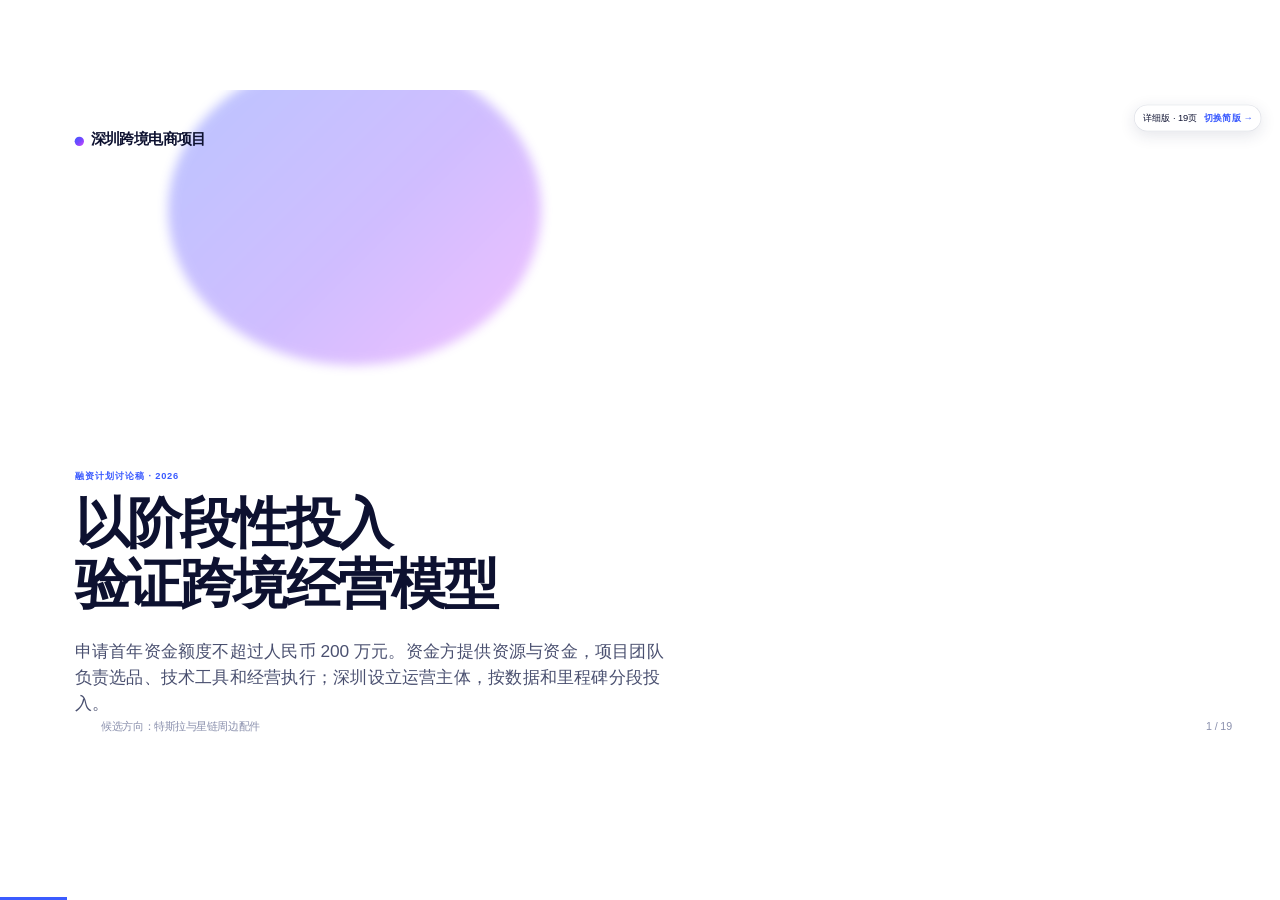
==== commit b5278980: "docs: expand customer operations and marketing plan" ====
--- a/index.html
+++ b/index.html
@@ -25,14 +25,14 @@
 </style>
 </head>
 <body class="tpl-pitch-deck">
-<div class="deck"><nav class="version-switch" aria-label="演示文稿版本"><span>详细版 · 18页</span><a href="brief.html">切换简版 →</a></nav>
+<div class="deck"><nav class="version-switch" aria-label="演示文稿版本"><span>详细版 · 19页</span><a href="brief.html">切换简版 →</a></nav>
 <section class="slide" data-title="项目概览">
   <div class="cover-bg"></div><div class="cover-blob"></div>
   <div style="position:absolute;top:56px;left:112px"><span class="brand-dot"></span><span class="brand">深圳跨境电商项目</span></div>
   <p class="kicker">融资计划讨论稿 · 2026</p>
   <h1 class="h1 anim-fade-up" data-anim="fade-up">以阶段性投入<br>验证跨境经营模型</h1>
   <p class="lede mt-m">申请首年资金额度不超过人民币 200 万元。资金方提供资源与资金，项目团队负责选品、技术工具和经营执行；深圳设立运营主体，按数据和里程碑分段投入。</p>
-  <div class="deck-footer"><span>候选方向：特斯拉与星链周边配件</span><span class="slide-number" data-current="1" data-total="18"></span></div>
+  <div class="deck-footer"><span>候选方向：特斯拉与星链周边配件</span><span class="slide-number" data-current="1" data-total="19"></span></div>
 </section>
 <section class="slide" data-title="项目投资逻辑">
   <span class="section-num">01</span><p class="num-tag">项目投资逻辑</p>
@@ -43,7 +43,7 @@
     <div class="card"><div class="metric"><div class="n">$150亿+</div><div class="l">美国皮卡改装/配件大盘</div></div><p class="dim">全行业参照，不是项目可获得规模；F-150列为后续候选。</p></div>
   </div>
   <p class="small dim mt-m">投资逻辑：先买验证能力，再依据可审计的经营数据决定是否追加。来源：Starlink 2025 Progress Report、Tesla 2025交付、SEMA 2026 Market Report。</p>
-  <div class="deck-footer"><span>预算上限明确、阶段拨款、库存可追踪、失败可止损</span><span class="slide-number" data-current="2" data-total="18"></span></div>
+  <div class="deck-footer"><span>预算上限明确、阶段拨款、库存可追踪、失败可止损</span><span class="slide-number" data-current="2" data-total="19"></span></div>
 </section>
 <section class="slide" data-title="产品规划">
   <span class="section-num">02</span><p class="num-tag">候选产品规划</p>
@@ -53,7 +53,7 @@
     <div class="card card-hover"><span class="pill pill-accent">方向 B · 星链移动场景</span><h4 class="mt-m">特定安装适配与收纳</h4><p class="dim">聚焦房车/车顶架等场景适配、收纳和线缆整理；避开复制官方支架、干扰 GPS 的金属结构及未经验证的供电改装。</p></div>
   </div>
   <p class="small dim mt-m"><b>扩展顺序：</b>美国 Ford F-150（2025年F-Series销量82.9万辆）→ Jeep Wrangler（16.7万辆）｜欧洲 Porsche Macan（全球交付8.43万辆）→ 911（5.16万辆）。优先做收纳、保护与便利类；“改装”不含安全关键、动力或排放部件。</p>
-  <div class="deck-footer"><span>首年不多品牌、多国家同时铺开；车型销量为官方公开数据</span><span class="slide-number" data-current="3" data-total="18"></span></div>
+  <div class="deck-footer"><span>首年不多品牌、多国家同时铺开；车型销量为官方公开数据</span><span class="slide-number" data-current="3" data-total="19"></span></div>
 </section>
 <section class="slide" data-title="投资人为什么投">
   <span class="section-num">03</span><p class="num-tag">项目价值</p>
@@ -63,7 +63,7 @@
 <div class="card"><h4>经营能力资产</h4><p class="dim">沉淀选品评分、单位经济、内容生产、广告复盘、供应商和履约管理流程。</p></div>
 <div class="card"><h4>可控扩张选项</h4><p class="dim">只有有效SKU才获得补货和扩品预算；不达标则停止追加资金。</p></div>
 </div><p class="lede mt-l">投资方法：小额试错 → 数据验证 → 受控补货 → 复制有效做法</p>
-  <div class="deck-footer"><span>降低一次性押注单一产品的风险</span><span class="slide-number" data-current="4" data-total="18"></span></div>
+  <div class="deck-footer"><span>降低一次性押注单一产品的风险</span><span class="slide-number" data-current="4" data-total="19"></span></div>
 </section>
 <section class="slide" data-title="问题与解决方案">
   <span class="section-num">04</span><p class="num-tag">客户需求假设</p>
@@ -72,7 +72,7 @@
 <div class="card"><h4>常见购买阻力</h4><p class="dim">车型年款/配置不匹配；页面尺寸信息不清；产品图与实物差异；物流慢、退换麻烦；产品看似相似但使用场景不同。</p></div>
 <div class="card card-accent"><h4>项目拟解决的环节</h4><p class="dim">建立车型/终端适配表；真实样品验证关键尺寸；用清晰图文表达边界；监控退货和评价；通过小单与备货控制履约风险。</p></div>
 </div><p class="small dim mt-l">上述是待验证的客户问题假设，M1–M2通过平台评论、问答、竞品页面及用户访谈核实后再作为产品需求。</p>
-  <div class="deck-footer"><span>从可观察的差评与退货原因切入，不假设客户痛点已成立</span><span class="slide-number" data-current="5" data-total="18"></span></div>
+  <div class="deck-footer"><span>从可观察的差评与退货原因切入，不假设客户痛点已成立</span><span class="slide-number" data-current="5" data-total="19"></span></div>
 </section>
 <section class="slide" data-title="市场进入顺序">
   <span class="section-num">05</span><p class="num-tag">目标市场</p>
@@ -82,7 +82,7 @@
 <div class="card"><span class="pill">第二阶段 · 美国扩品</span><h4 class="mt-m">F-150 / Wrangler</h4><p class="dim">已有跨境运营流程与现金回款数据后，再做收纳、保护、便利类配件。</p></div>
 <div class="card"><span class="pill">后续选项 · 欧洲</span><h4 class="mt-m">Porsche Macan → 911</h4><p class="dim">先核验国家、车型适配、语言、税务与售后；从Macan低风险配件试点。</p></div>
 </div><p class="small dim mt-l">进入新市场/品牌需过四道门：需求证据、合规可行、履约可控、保守单位经济为正。</p>
-  <div class="deck-footer"><span>阶段化拓展，避免首年团队和200万元预算被多线分散</span><span class="slide-number" data-current="6" data-total="18"></span></div>
+  <div class="deck-footer"><span>阶段化拓展，避免首年团队和200万元预算被多线分散</span><span class="slide-number" data-current="6" data-total="19"></span></div>
 </section>
 <section class="slide" data-title="首年产品组合">
   <span class="section-num">06</span><p class="num-tag">选品逻辑</p>
@@ -92,63 +92,76 @@
 <div class="card"><span class="pill pill-accent">首发候选 B</span><h4 class="mt-m">Starlink Mini 移动场景</h4><p class="dim">车顶架/房车特定适配、收纳保护和线缆整理；区分官方已有配件，不擅自承诺性能。</p></div>
 </div><div class="card card-accent mt-m"><h4>暂缓品类</h4><p class="dim">制动、转向、悬挂、动力/排放、电气供电改装及需要高额认证或复杂售后的产品。</p></div>
 <p class="small dim mt-m">SKU数量由样品和预算决定；首年不承诺80–130个SKU，也不把市场总盘子当作项目可获取销售额。</p>
-  <div class="deck-footer"><span>先把产品安全、适配与单位经济做实，再扩大产品宽度</span><span class="slide-number" data-current="7" data-total="18"></span></div>
+  <div class="deck-footer"><span>先把产品安全、适配与单位经济做实，再扩大产品宽度</span><span class="slide-number" data-current="7" data-total="19"></span></div>
 </section>
 <section class="slide" data-title="渠道如何获客">
   <span class="section-num">07</span><p class="num-tag">销售与营销</p>
   <h2 class="h2 mt-s">平台承接购买意图，内容解释使用场景，自有站沉淀品牌。</h2>
   <div class="grid g3 mt-l">
-<div class="card card-accent"><h4>Amazon 美国站</h4><p class="dim">主成交验证：关键词、转化率、评价、退货、广告和履约数据。</p></div>
-<div class="card"><h4>短视频与社媒</h4><p class="dim">实物场景展示，解释安装、适配和收纳；AI生成初稿，真实样品审核。</p></div>
-<div class="card"><h4>Shopify 简版站</h4><p class="dim">适配说明、FAQ、售后与邮件订阅；首年不依赖未验证的自然流量。</p></div>
+<div class="card card-accent"><h4>Amazon 美国站</h4><p class="dim">承接高意图搜索并验证成交；站内广告设上限，按广告后贡献毛利调预算，不把加广告等同于增长。</p></div>
+<div class="card"><h4>内容与合作渠道</h4><p class="dim">短视频讲安装、适配与真实场景；小规模测试垂类创作者、车主/户外社群，用专属链接追踪订单。</p></div>
+<div class="card"><h4>Shopify 简版站</h4><p class="dim">提供适配指南、FAQ和售后内容；只对主动同意订阅的用户做品牌触达，不把首年销售押在自然流量上。</p></div>
 </div><p class="small dim mt-m"><b>获客闭环：</b>竞品/搜索需求 → 页面与真实内容 → 小额广告/自然内容 → 订单及售后反馈 → 页面、产品和预算调整。</p>
-<p class="small dim mt-m">TikTok Shop仅在主体资格、品类政策与履约方案确认后测试，不纳入基础销售预测。</p>
-  <div class="deck-footer"><span>参考：<a href="https://sell.amazon.com/global-selling/china/" target="_blank" rel="noopener">Amazon 官方全球开店说明</a></span><span class="slide-number" data-current="8" data-total="18"></span></div>
+<p class="small dim mt-m">TikTok Shop仅在主体资格、品类政策与履约方案确认后测试；外部流量通过可用的归因工具核验，不纳入未经验证的基础销售预测。</p>
+  <div class="deck-footer"><span>参考：<a href="https://sell.amazon.com/global-selling/china/" target="_blank" rel="noopener">Amazon 官方全球开店说明</a></span><span class="slide-number" data-current="8" data-total="19"></span></div>
+</section>
+<section class="slide" data-title="用户运营闭环">
+  <span class="section-num">08</span><p class="num-tag">营销不止站内广告</p>
+  <h2 class="h2 mt-s">从触达、成交到反馈，<br>每一步都能追踪和复盘。</h2>
+  <div class="grid g4 mt-l">
+    <div class="card"><span class="pill">01 · 触达</span><h4 class="mt-m">内容与伙伴</h4><p class="dim">AI辅助脚本和多语种初稿；真实样品演示适配、安装、收纳问题。小额试创作者、联盟和垂类社群。</p></div>
+    <div class="card card-accent"><span class="pill">02 · 成交</span><h4 class="mt-m">平台与品牌站</h4><p class="dim">Amazon承接购买意图；页面说清车型/设备型号和适配边界。简版站承接指南、FAQ及自愿订阅。</p></div>
+    <div class="card"><span class="pill">03 · 服务</span><h4 class="mt-m">售后与口碑</h4><p class="dim">整理咨询、退款和退货原因，及时解决问题；按平台规则请求真实评价，不以赠品/返利换好评。</p></div>
+    <div class="card"><span class="pill">04 · 复访</span><h4 class="mt-m">反馈与交叉销售</h4><p class="dim">只向同意订阅的自有用户发送适配提醒和相关配件内容。汽车配件复购频率有限，不以高复购做收入前提。</p></div>
+  </div>
+  <p class="small dim mt-m"><b>月度复盘：</b>来源订单、获客成本、营销后贡献毛利、退货原因和订阅退订；持续无效的活动停投。</p>
+  <p class="small dim mt-s"><b>预算不增加：</b>10万元付费测试建议拆为站内5万、创作者/社媒3万、联盟/其他可追踪渠道2万。买家数据留在平台；站外触达仅限主动同意订阅者，品牌工具按账户资格核验。</p>
+  <div class="deck-footer"><span>归因优先于流量规模 · 合规触达优先于买家数据搬运</span><span class="slide-number" data-current="9" data-total="19"></span></div>
 </section>
 <section class="slide" data-title="如何判断一个SKU">
-  <span class="section-num">08</span><p class="num-tag">单位经济模型</p>
+  <span class="section-num">09</span><p class="num-tag">单位经济模型</p>
   <h2 class="h2 mt-s">看扣除获客和履约后的贡献，不看表面销售额。</h2>
-  <div class="card card-accent mt-l"><p class="lede">成交净收入 − 采购 − 头程/关税 − 平台/支付费 − 仓储履约 − 退款退货 − 广告 − 售后 = SKU贡献毛利</p></div>
+  <div class="card card-accent mt-l"><p class="lede">成交净收入 − 采购 − 头程/关税 − 平台/支付费 − 仓储履约 − 退款退货 − 全渠道获客 − 售后 = SKU贡献毛利</p></div>
 <div class="grid g3 mt-l">
 <div class="card"><h4>上架前</h4><p class="dim">供应商报价、包装尺寸重量、平台费用、物流路线、广告测试假设。</p></div>
 <div class="card"><h4>试销期</h4><p class="dim">曝光、点击、转化、获客成本、退款、退货、差评、履约时效。</p></div>
 <div class="card"><h4>补货前</h4><p class="dim">连续贡献毛利、库龄与周转、回款节奏、现金安全垫和补货周期。</p></div>
 </div><p class="small dim mt-m">未拿到实际SKU与平台报价前，不把15%/20%/25%等假设贡献毛利率写成预测值。</p>
-  <div class="deck-footer"><span>先以成本卡和小额试销替代缺乏依据的收入承诺</span><span class="slide-number" data-current="9" data-total="18"></span></div>
+  <div class="deck-footer"><span>先以成本卡和小额试销替代缺乏依据的收入承诺</span><span class="slide-number" data-current="10" data-total="19"></span></div>
 </section>
 <section class="slide" data-title="AI如何提高效率">
-  <span class="section-num">09</span><p class="num-tag">技术与效率</p>
+  <span class="section-num">10</span><p class="num-tag">技术与效率</p>
   <h2 class="h2 mt-s">AI负责可重复的初稿，人负责产品事实和最终审核。</h2>
   <div class="grid g2 mt-l">
 <div class="card"><h4>适合AI承担</h4><p class="dim">商品图背景和版式草稿、多语种文案初稿、短视频分镜、评论主题归纳、素材变体和数据整理。</p></div>
 <div class="card card-accent"><h4>必须人工核验</h4><p class="dim">产品结构/接口/尺寸、车型或终端兼容性、认证和安全声明、商标版权、真实使用效果及平台发布规则。</p></div>
 </div><p class="lede mt-l">预算处理：内容外包压到2万元；AI工具放在软件预算内；节省部分用于样品、实测和必要实拍。</p>
-  <div class="deck-footer"><span>AI降低重复制作成本，但不能替代产品验证和合规责任</span><span class="slide-number" data-current="10" data-total="18"></span></div>
+  <div class="deck-footer"><span>AI降低重复制作成本，但不能替代产品验证和合规责任</span><span class="slide-number" data-current="11" data-total="19"></span></div>
 </section>
 <section class="slide" data-title="首年组织与职责">
-  <span class="section-num">10</span><p class="num-tag">团队配置</p>
+  <span class="section-num">11</span><p class="num-tag">团队配置</p>
   <h2 class="h2 mt-s">最多5人，按业务阶段分三批配置。</h2>
   <div class="grid g3 mt-l">
 <div class="card card-accent"><span class="pill">M1 · 2人</span><h4 class="mt-m">负责人 + 跨境运营</h4><p class="dim">经营执行、资方报告、渠道账户、选品与日常运营；负责人基本工资≥2万元/月。</p></div>
 <div class="card"><span class="pill">M3 · 2人</span><h4 class="mt-m">选品供应链 + AI内容运营</h4><p class="dim">供应商、样品、成本卡、素材、商品页、投放与数据复盘。</p></div>
 <div class="card"><span class="pill">M7 · 1人</span><h4 class="mt-m">客服/运营支持</h4><p class="dim">按订单量门槛到岗，负责售前问题、售后与评价反馈闭环。</p></div>
 </div><p class="lede mt-l">首年综合人工预算约79万元｜税务、法务、摄影、翻译等按需外包。</p>
-  <div class="deck-footer"><span>招聘按里程碑进行，不提前形成满编固定成本</span><span class="slide-number" data-current="11" data-total="18"></span></div>
+  <div class="deck-footer"><span>招聘按里程碑进行，不提前形成满编固定成本</span><span class="slide-number" data-current="12" data-total="19"></span></div>
 </section>
 <section class="slide" data-title="年度执行计划">
-  <span class="section-num">11</span><p class="num-tag">首年主要事项与阶段交付</p>
+  <span class="section-num">12</span><p class="num-tag">首年主要事项与阶段交付</p>
   <h2 class="h2 mt-s">先建机制、验证产品，<br>再小规模成交和优化。</h2>
   <div class="grid g4 mt-m">
-    <div class="card card-accent"><span class="pill">M1–M2 · 筹备验证</span><h4 class="mt-m">把项目跑起来</h4><p class="small dim">设立/治理与账户规则；完成美市场、平台及竞品研究；筛候选 SKU；询价、样品计划、初算成本和合规清单。</p><p class="small"><b>交付：</b>品类评分、成本初表、样品/渠道计划、首期资金复盘。</p></div>
-    <div class="card"><span class="pill">M3–M5 · 产品上线</span><h4 class="mt-m">准备首批销售</h4><p class="small dim">按计划补齐选品与内容岗位；样品实测与适配核对；确定供应商与小单；准备英文页面、真实图文、售后与物流流程；开通主渠道。</p><p class="small"><b>交付：</b>通过评审的首发 SKU、页面与履约就绪、试销预算审批。</p></div>
-    <div class="card"><span class="pill">M7–M9 · 经营优化</span><h4 class="mt-m">从订单找有效品</h4><p class="small dim">按到岗门槛补客服支持；监测转化、广告、退款、差评和贡献毛利；优化定价/页面/供货；只对有效 SKU 小额补货。</p><p class="small"><b>交付：</b>连续经营报表、补货/止损决策、现金与库存预警。</p></div>
-    <div class="card"><span class="pill">M10–M12 · 收敛冲刺</span><h4 class="mt-m">冲刺月度保本</h4><p class="small dim">预算集中到盈利可能性最高的 SKU；收敛低效广告和滞销库存；审慎准备旺季/次年计划；评估是否启动 F-150 小试点。</p><p class="small"><b>交付：</b>月度经营性盈亏平衡目标复盘、年度财务/库存报告、次年预算。</p></div>
+    <div class="card card-accent"><span class="pill">M1–M2 · 筹备验证</span><h4 class="mt-m">先找到人群和问题</h4><p class="small dim">设立/治理；研究竞品评论与搜索词，定义首发用户和内容主题；筛 SKU、询价、列合规清单；规划站内外归因。</p><p class="small"><b>交付：</b>用户画像假设、内容选题表、品类评分、渠道基线和首期资金复盘。</p></div>
+    <div class="card"><span class="pill">M3–M5 · 上线试销</span><h4 class="mt-m">内容与渠道一起启动</h4><p class="small dim">样品实测；建立商品页、适配指南和轻量站；发布真实演示内容，小额试创作者/社群合作；用专属链接追踪引流，邮件仅限主动订阅者。</p><p class="small"><b>交付：</b>首发 SKU、内容日历、来源追踪、履约与客服流程、试销审批。</p></div>
+    <div class="card"><span class="pill">M7–M9 · 经营优化</span><h4 class="mt-m">看营销后利润而非流量</h4><p class="small dim">按来源复盘获客成本、营销后贡献毛利、退款与订阅反馈；削减低效 CPC，优化内容/页面；只给有效 SKU 小额补货。</p><p class="small"><b>交付：</b>渠道对比表、用户问题闭环、补货/止损决策和现金预警。</p></div>
+    <div class="card"><span class="pill">M10–M12 · 收敛冲刺</span><h4 class="mt-m">集中资源于有效组合</h4><p class="small dim">预算投向营销后贡献为正的 SKU/来源；维护合规用户触达，测试配套交叉销售；停止低效广告与滞销品。</p><p class="small"><b>交付：</b>月度保本复盘、来源与用户经营报告、年度财务/库存报告及次年计划。</p></div>
   </div>
   <p class="small dim mt-m">M6 用于承接上线爬坡与复盘，不设置大规模扩张；若样品、平台或单位经济未过门槛，暂停备货、调整品类和节奏。</p>
-  <div class="deck-footer"><span>具体招聘、渠道审核、物流和销售结果以实际审批及经营数据为准</span><span class="slide-number" data-current="12" data-total="18"></span></div>
+  <div class="deck-footer"><span>具体招聘、渠道审核、物流和销售结果以实际审批及经营数据为准</span><span class="slide-number" data-current="13" data-total="19"></span></div>
 </section>
 <section class="slide" data-title="经营模式">
-  <span class="section-num">12</span><p class="num-tag">目标市场与销售渠道</p>
+  <span class="section-num">13</span><p class="num-tag">目标市场与销售渠道</p>
   <h2 class="h2 mt-s">美国先验证成交，<br>欧洲按门槛后进入。</h2>
   <div class="grid g4 mt-l">
     <div class="card card-accent"><span class="pill">主销售渠道</span><h4 class="mt-m">Amazon 美国站</h4><p class="small dim">承接高意图搜索流量；少量 SKU 上线，用订单、退货和广告数据验证。</p></div>
@@ -156,12 +169,12 @@
     <div class="card"><span class="pill">内容获客</span><h4 class="mt-m">短视频 / 社媒</h4><p class="small dim">实物展示和场景测品，AI 协助脚本与素材变体；引流至成交渠道。</p></div>
     <div class="card"><span class="pill">条件性试点</span><h4 class="mt-m">TikTok Shop</h4><p class="small dim">先核验主体资格、类目和履约要求；不作为首年基础收入来源。</p></div>
   </div>
-  <p class="small dim mt-m"><b>时间：</b>M1–2查需求/规则/成本 → M3–4样品及页面 → M5–7小额试销 → M8–12集中资源于有效 SKU。欧洲/Porsche Macan 后置，先核验国家、适配、语言、税费及履约。</p>
-  <p class="small dim" style="margin-top:8px">渠道测试费用复用原预算：广告 10 万 + 内容外包 2 万 + 软件/AI 5 万 = 17 万元，未增加 200 万元总额。</p>
-  <div class="deck-footer"><span>平台资格、规则与费率在正式开店前按官方渠道核验</span><span class="slide-number" data-current="13" data-total="18"></span></div>
+  <p class="small dim mt-m"><b>时间：</b>M1–2查人群/痛点/规则 → M3–5上样品、内容和追踪链路 → M7–9按来源复盘获客成本及营销后毛利 → M10–12集中资源于有效组合。欧洲/Porsche Macan 后置，先核验国家、适配、语言、税费及履约。</p>
+  <p class="small dim" style="margin-top:8px"><b>17万元原预算内：</b>付费测试10万（Amazon 5万、创作者/社媒3万、其他可追踪渠道2万）+ 内容外包2万 + 软件/AI 5万。不依赖单一CPC，也不承诺未经验证的自然流量。</p>
+  <div class="deck-footer"><span>平台资格、规则与费率在正式开店前按官方渠道核验</span><span class="slide-number" data-current="14" data-total="19"></span></div>
 </section>
 <section class="slide" data-title="团队规划">
-  <span class="section-num">13</span><p class="num-tag">三批次人员配置</p>
+  <span class="section-num">14</span><p class="num-tag">三批次人员配置</p>
   <h2 class="h2 mt-s">逐步到岗，首年最多 5 人。</h2>
   <div class="grid g3 mt-l">
     <div class="card"><span class="pill pill-accent">第一批 · M1</span><h4 class="mt-m">项目负责人 + 跨境运营</h4><p class="dim">2 人 · 负责人税前基本工资 ≥2 万元/月<br>全年综合成本：46.2 万元</p></div>
@@ -169,10 +182,10 @@
     <div class="card"><span class="pill pill-accent">第三批 · M7</span><h4 class="mt-m">客服/运营支持</h4><p class="dim">1 人 · 按订单量门槛到岗<br>全年综合成本：6 万元</p></div>
   </div>
   <div class="row mt-l" style="justify-content:space-between"><p class="lede">人工测算：46.2 + 26.5 + 6.0 = 78.7 万元</p><span class="pill pill-accent">预算列 79 万元</span></div>
-  <div class="deck-footer"><span>综合成本含雇主侧成本估算，待深圳用工方案核实</span><span class="slide-number" data-current="14" data-total="18"></span></div>
+  <div class="deck-footer"><span>综合成本含雇主侧成本估算，待深圳用工方案核实</span><span class="slide-number" data-current="15" data-total="19"></span></div>
 </section>
 <section class="slide" data-title="资金用途">
-  <span class="section-num">14</span><p class="num-tag">首年资金用途 · 上限 200 万元</p>
+  <span class="section-num">15</span><p class="num-tag">首年资金用途 · 上限 200 万元</p>
   <h2 class="h2 mt-s">计划内 177 万元，<br>另设 23 万元受控预备金。</h2>
   <div class="grid g3 mt-l">
     <div class="card card-accent"><div class="metric"><div class="n">79</div><div class="l">人员薪酬与雇主侧成本 · 万元</div></div><p class="small dim mt-m">三批次招聘，最多 5 人。</p></div>
@@ -180,10 +193,10 @@
     <div class="card"><div class="metric"><div class="n">23</div><div class="l">受控预备金 · 万元</div></div><p class="small dim mt-m">占总额 11.5%；专项申请、书面审批。</p></div>
   </div>
   <p class="small dim" style="margin-top:12px;margin-bottom:64px">其余经营与验证支出 58 万元：办公 8、设立/财税/法务 6、软件及 AI 5、样品与合规 13、物流履约 13、广告 10、内容外包 2、差旅招聘 1。</p>
-  <div class="deck-footer"><span>单位：人民币万元</span><span class="slide-number" data-current="15" data-total="18"></span></div>
+  <div class="deck-footer"><span>单位：人民币万元</span><span class="slide-number" data-current="16" data-total="19"></span></div>
 </section>
 <section class="slide" data-title="拨款与监管">
-  <span class="section-num">15</span><p class="num-tag">拨款与资金监管</p>
+  <span class="section-num">16</span><p class="num-tag">拨款与资金监管</p>
   <h2 class="h2 mt-s">钱跟着里程碑走。</h2>
   <div class="grid g4 mt-l">
     <div class="card"><div class="metric"><div class="n">35</div><div class="l">第一期 · 筹备验证</div></div><p class="small dim mt-m">公司治理、招聘、市场调研和样品测试。</p></div>
@@ -192,10 +205,10 @@
     <div class="card"><div class="metric"><div class="n">23</div><div class="l">第四期 · 预备金</div></div><p class="small dim mt-m">专款说明、双方授权代表书面审批后动用。</p></div>
   </div>
   <p class="small dim mt-l">对公账户收支；采购留成本卡、报价、验收与库存记录；月度提交流水核对、平台结算、库存和广告报表。单笔超 2 万元及关联交易按约定审批。</p>
-  <div class="deck-footer"><span>分期合计 200 万元 · 预备金不是自动可用额度</span><span class="slide-number" data-current="16" data-total="18"></span></div>
+  <div class="deck-footer"><span>分期合计 200 万元 · 预备金不是自动可用额度</span><span class="slide-number" data-current="17" data-total="19"></span></div>
 </section>
 <section class="slide" data-title="盈亏平衡">
-  <span class="section-num">16</span><p class="num-tag">经营目标与测算边界</p>
+  <span class="section-num">17</span><p class="num-tag">经营目标与测算边界</p>
   <h2 class="h2 mt-s">首年目标：第 12 月达到<br>月度经营性盈亏平衡。</h2>
   <p class="lede mt-m">测算公式：月固定经营费用 ÷ 扣除可变成本后的贡献毛利率</p>
   <div class="grid g3 mt-l">
@@ -204,7 +217,7 @@
     <div class="metric"><div class="n">40 万</div><div class="l">贡献毛利率 25% 时的月收入示例</div></div>
   </div>
   <p class="small dim mt-l">上述为月固定经营费约 10 万元的敏感性示例，并非收入承诺。正式预测需以入选 SKU 的采购、履约、平台费、退货和广告实测重算；同时保留至少 3 个月固定开支与在途采购的现金安全垫。</p>
-  <div class="deck-footer"><span>经营性盈亏平衡不等于累计收回启动投资</span><span class="slide-number" data-current="17" data-total="18"></span></div>
+  <div class="deck-footer"><span>经营性盈亏平衡不等于累计收回启动投资</span><span class="slide-number" data-current="18" data-total="19"></span></div>
 </section>
 <section class="slide" data-title="合作提案">
   <p class="num-tag">合作提案</p>
@@ -218,7 +231,7 @@
     </div>
   </div>
   <p class="small dim mt-l">股权/借款方式、技术权属、介绍人报酬和国资内部决策要求，待各方及专业顾问确认后写入正式协议。</p>
-  <div class="deck-footer"><span>深圳跨境电商项目 · 讨论稿</span><span class="slide-number" data-current="18" data-total="18"></span></div>
+  <div class="deck-footer"><span>深圳跨境电商项目 · 讨论稿</span><span class="slide-number" data-current="19" data-total="19"></span></div>
 </section></div>
 <script src="assets/runtime.js"></script>
 </body></html>
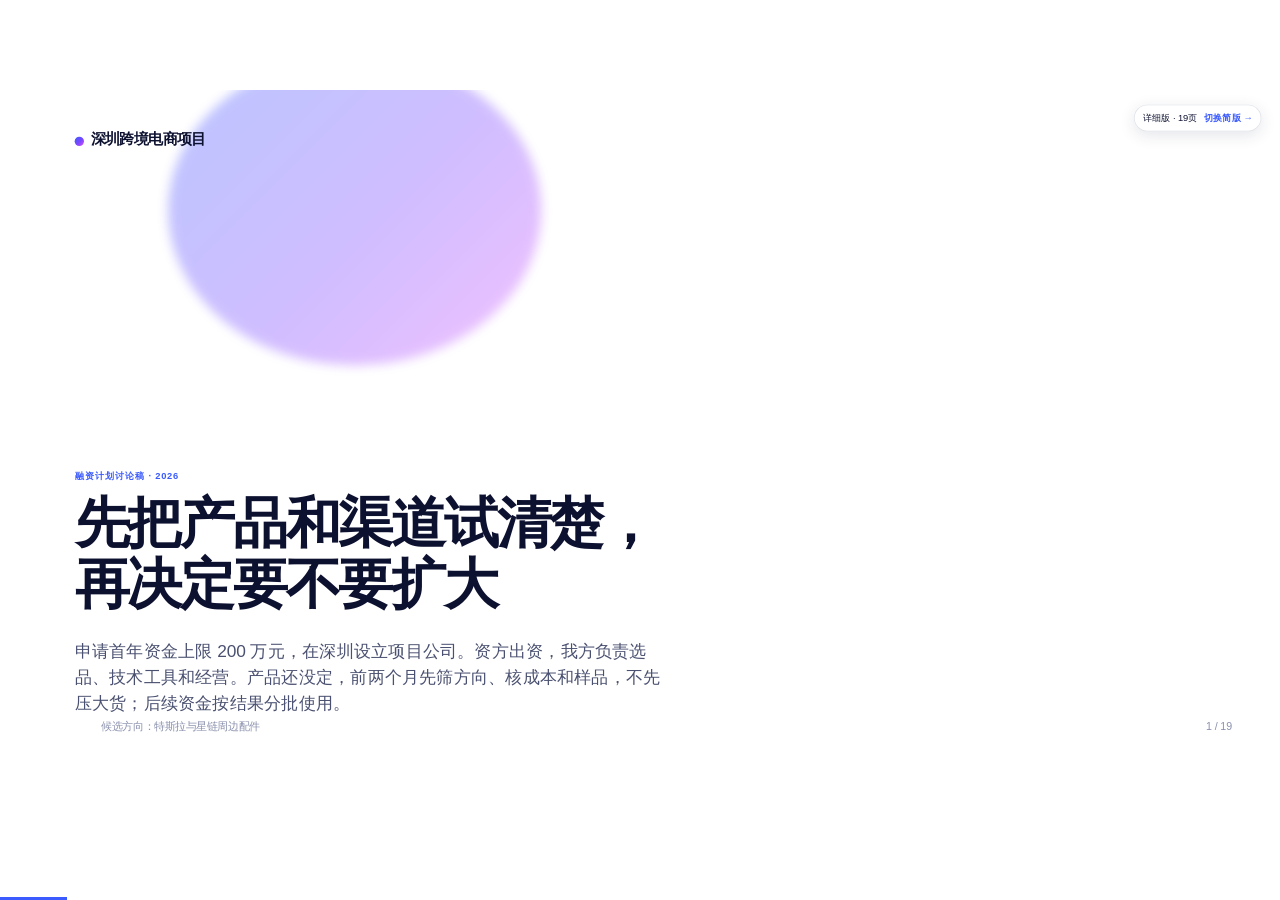
==== commit f8b30c5b: "docs: strengthen pitch narrative and financial logic" ====
--- a/index.html
+++ b/index.html
@@ -30,24 +30,24 @@
   <div class="cover-bg"></div><div class="cover-blob"></div>
   <div style="position:absolute;top:56px;left:112px"><span class="brand-dot"></span><span class="brand">深圳跨境电商项目</span></div>
   <p class="kicker">融资计划讨论稿 · 2026</p>
-  <h1 class="h1 anim-fade-up" data-anim="fade-up">以阶段性投入<br>验证跨境经营模型</h1>
-  <p class="lede mt-m">申请首年资金额度不超过人民币 200 万元。资金方提供资源与资金，项目团队负责选品、技术工具和经营执行；深圳设立运营主体，按数据和里程碑分段投入。</p>
+  <h1 class="h1 anim-fade-up" data-anim="fade-up">先把产品和渠道试清楚，<br>再决定要不要扩大</h1>
+  <p class="lede mt-m">申请首年资金上限 200 万元，在深圳设立项目公司。资方出资，我方负责选品、技术工具和经营。产品还没定，前两个月先筛方向、核成本和样品，不先压大货；后续资金按结果分批使用。</p>
   <div class="deck-footer"><span>候选方向：特斯拉与星链周边配件</span><span class="slide-number" data-current="1" data-total="19"></span></div>
 </section>
 <section class="slide" data-title="项目投资逻辑">
   <span class="section-num">01</span><p class="num-tag">项目投资逻辑</p>
-  <h2 class="h2 mt-s">不是押注单一爆品，<br>而是建立可复用的选品经营能力。</h2>
+  <h2 class="h2 mt-s">先弄清楚什么产品值得卖，<br>再决定要不要加钱。</h2>
   <div class="grid g3 mt-l">
     <div class="card"><div class="metric"><div class="n">900万+</div><div class="l">Starlink 2025 年底客户</div></div><p class="dim">用户基础持续扩大，但不等于配件市场规模。</p></div>
     <div class="card"><div class="metric"><div class="n">158.5万</div><div class="l">Tesla Model 3/Y 2025交付</div></div><p class="dim">约占 Tesla 全年交付97%，可作为适配研究重点。</p></div>
-    <div class="card"><div class="metric"><div class="n">$150亿+</div><div class="l">美国皮卡改装/配件大盘</div></div><p class="dim">全行业参照，不是项目可获得规模；F-150列为后续候选。</p></div>
-  </div>
-  <p class="small dim mt-m">投资逻辑：先买验证能力，再依据可审计的经营数据决定是否追加。来源：Starlink 2025 Progress Report、Tesla 2025交付、SEMA 2026 Market Report。</p>
-  <div class="deck-footer"><span>预算上限明确、阶段拨款、库存可追踪、失败可止损</span><span class="slide-number" data-current="2" data-total="19"></span></div>
+    <div class="card"><div class="metric"><div class="n">$150亿+</div><div class="l">2025年美国皮卡改装消费</div></div><p class="dim">行业参照，不是项目可获得规模；F-150列为后续候选。</p></div>
+  </div>
+  <p class="small dim mt-m">这些数据说明相关用户和车型有一定基数，不代表配件销量。首年要用样品、订单、退货和实际获客成本回答“哪一类值得继续做”。来源：Starlink 2025 Progress Report、Tesla 2025交付、SEMA 2026 Market Report。</p>
+  <div class="deck-footer"><span>每笔钱对应具体用途和继续条件</span><span class="slide-number" data-current="2" data-total="19"></span></div>
 </section>
 <section class="slide" data-title="产品规划">
   <span class="section-num">02</span><p class="num-tag">候选产品规划</p>
-  <h2 class="h2 mt-s">首年聚焦两条候选线，<br>扩品按阶段门槛推进。</h2>
+  <h2 class="h2 mt-s">首年先筛 Tesla 和星链周边配件，<br>最后只把资源放在少数产品上。</h2>
   <div class="grid g2 mt-l">
     <div class="card card-hover"><span class="pill pill-accent">方向 A · 特斯拉周边</span><h4 class="mt-m">车型适配与车内便利</h4><p class="dim">脚垫/内饰保护、屏幕保护、遮阳与收纳等。优先验证适配准确、非安全关键、轻小件产品。</p></div>
     <div class="card card-hover"><span class="pill pill-accent">方向 B · 星链移动场景</span><h4 class="mt-m">特定安装适配与收纳</h4><p class="dim">聚焦房车/车顶架等场景适配、收纳和线缆整理；避开复制官方支架、干扰 GPS 的金属结构及未经验证的供电改装。</p></div>
@@ -57,26 +57,26 @@
 </section>
 <section class="slide" data-title="投资人为什么投">
   <span class="section-num">03</span><p class="num-tag">项目价值</p>
-  <h2 class="h2 mt-s">资金换来的不只是首批库存，<br>更是一套可复盘的经营系统。</h2>
-  <div class="grid g3 mt-l">
-<div class="card card-accent"><h4>需求验证资产</h4><p class="dim">留下经验证的关键词、竞品痛点、价格带、退货原因和目标用户反馈。</p></div>
-<div class="card"><h4>经营能力资产</h4><p class="dim">沉淀选品评分、单位经济、内容生产、广告复盘、供应商和履约管理流程。</p></div>
-<div class="card"><h4>可控扩张选项</h4><p class="dim">只有有效SKU才获得补货和扩品预算；不达标则停止追加资金。</p></div>
-</div><p class="lede mt-l">投资方法：小额试错 → 数据验证 → 受控补货 → 复制有效做法</p>
+  <h2 class="h2 mt-s">先用小钱把产品和渠道试清楚，<br>再决定是否补货。</h2>
+  <div class="grid g3 mt-l">
+<div class="card card-accent"><h4>需求验证资产</h4><p class="dim">记录用户搜什么、在意什么，哪些产品退货多，后面选品就有依据。</p></div>
+<div class="card"><h4>经营能力资产</h4><p class="dim">把成本、内容、广告、供应商和发货情况记清楚，下一批产品可以照着真实结果做判断。</p></div>
+<div class="card"><h4>可控扩张选项</h4><p class="dim">只有订单、退货和利润数据说得过去，才申请补货；不合适就停。</p></div>
+</div><p class="lede mt-l">先试少量 → 看真实订单和退货 → 再决定补不补</p>
   <div class="deck-footer"><span>降低一次性押注单一产品的风险</span><span class="slide-number" data-current="4" data-total="19"></span></div>
 </section>
 <section class="slide" data-title="问题与解决方案">
   <span class="section-num">04</span><p class="num-tag">客户需求假设</p>
-  <h2 class="h2 mt-s">车主买配件，核心顾虑是“适配、品质、安装和售后”。</h2>
-  <div class="grid g2 mt-l">
-<div class="card"><h4>常见购买阻力</h4><p class="dim">车型年款/配置不匹配；页面尺寸信息不清；产品图与实物差异；物流慢、退换麻烦；产品看似相似但使用场景不同。</p></div>
-<div class="card card-accent"><h4>项目拟解决的环节</h4><p class="dim">建立车型/终端适配表；真实样品验证关键尺寸；用清晰图文表达边界；监控退货和评价；通过小单与备货控制履约风险。</p></div>
+  <h2 class="h2 mt-s">我们先查清楚买家为什么退货：可能是车型不对，也可能是尺寸、安装说明或实物和图片不符。</h2>
+  <div class="grid g2 mt-l">
+<div class="card"><h4>常见购买阻力</h4><p class="dim">这些是目前的猜测，还要看竞品评论和问答：买错年款、尺寸写不清、实物与图片不符，或安装后不合用。</p></div>
+<div class="card card-accent"><h4>项目拟解决的环节</h4><p class="dim">先做适配表，拿到样品后实测尺寸和安装；页面把适用型号写明白。上线后再看咨询和退货，确认问题在哪。</p></div>
 </div><p class="small dim mt-l">上述是待验证的客户问题假设，M1–M2通过平台评论、问答、竞品页面及用户访谈核实后再作为产品需求。</p>
   <div class="deck-footer"><span>从可观察的差评与退货原因切入，不假设客户痛点已成立</span><span class="slide-number" data-current="5" data-total="19"></span></div>
 </section>
 <section class="slide" data-title="市场进入顺序">
   <span class="section-num">05</span><p class="num-tag">目标市场</p>
-  <h2 class="h2 mt-s">先在美国验证，再将有效产品复制到欧洲。</h2>
+  <h2 class="h2 mt-s">先看美国市场，欧洲等产品和履约算清楚后再考虑。</h2>
   <div class="grid g3 mt-l">
 <div class="card card-accent"><span class="pill">第一阶段 · 美国</span><h4 class="mt-m">Tesla + Starlink 场景</h4><p class="dim">英文平台和本地履约验证；只做1个主市场、1个主渠道、少量SKU。</p></div>
 <div class="card"><span class="pill">第二阶段 · 美国扩品</span><h4 class="mt-m">F-150 / Wrangler</h4><p class="dim">已有跨境运营流程与现金回款数据后，再做收纳、保护、便利类配件。</p></div>
@@ -86,7 +86,7 @@
 </section>
 <section class="slide" data-title="首年产品组合">
   <span class="section-num">06</span><p class="num-tag">选品逻辑</p>
-  <h2 class="h2 mt-s">以低复杂度、明确适配和可小批测试为首发标准。</h2>
+  <h2 class="h2 mt-s">先选容易测、适配说得清、可以小批采购的产品。</h2>
   <div class="grid g2 mt-l">
 <div class="card"><span class="pill pill-accent">首发候选 A</span><h4 class="mt-m">Tesla Model 3/Y</h4><p class="dim">内饰保护、屏幕保护、遮阳、车内/后备厢收纳；重点控制尺寸、年款和改款适配。</p></div>
 <div class="card"><span class="pill pill-accent">首发候选 B</span><h4 class="mt-m">Starlink Mini 移动场景</h4><p class="dim">车顶架/房车特定适配、收纳保护和线缆整理；区分官方已有配件，不擅自承诺性能。</p></div>
@@ -96,22 +96,22 @@
 </section>
 <section class="slide" data-title="渠道如何获客">
   <span class="section-num">07</span><p class="num-tag">销售与营销</p>
-  <h2 class="h2 mt-s">平台承接购买意图，内容解释使用场景，自有站沉淀品牌。</h2>
+  <h2 class="h2 mt-s">Amazon先接订单；短视频和创作者讲清使用场景；简版站放适配说明和售后信息。</h2>
   <div class="grid g3 mt-l">
 <div class="card card-accent"><h4>Amazon 美国站</h4><p class="dim">承接高意图搜索并验证成交；站内广告设上限，按广告后贡献毛利调预算，不把加广告等同于增长。</p></div>
 <div class="card"><h4>内容与合作渠道</h4><p class="dim">短视频讲安装、适配与真实场景；小规模测试垂类创作者、车主/户外社群，用专属链接追踪订单。</p></div>
 <div class="card"><h4>Shopify 简版站</h4><p class="dim">提供适配指南、FAQ和售后内容；只对主动同意订阅的用户做品牌触达，不把首年销售押在自然流量上。</p></div>
-</div><p class="small dim mt-m"><b>获客闭环：</b>竞品/搜索需求 → 页面与真实内容 → 小额广告/自然内容 → 订单及售后反馈 → 页面、产品和预算调整。</p>
+</div><p class="small dim mt-m"><b>获客怎么做：</b>先看用户在搜什么，再做实物演示和商品页；广告、创作者和社群分开记来源，按成交、退货和花费决定保留哪一种。</p>
 <p class="small dim mt-m">TikTok Shop仅在主体资格、品类政策与履约方案确认后测试；外部流量通过可用的归因工具核验，不纳入未经验证的基础销售预测。</p>
   <div class="deck-footer"><span>参考：<a href="https://sell.amazon.com/global-selling/china/" target="_blank" rel="noopener">Amazon 官方全球开店说明</a></span><span class="slide-number" data-current="8" data-total="19"></span></div>
 </section>
 <section class="slide" data-title="用户运营闭环">
   <span class="section-num">08</span><p class="num-tag">营销不止站内广告</p>
-  <h2 class="h2 mt-s">从触达、成交到反馈，<br>每一步都能追踪和复盘。</h2>
+  <h2 class="h2 mt-s">别只看广告点击：要看内容和合作最后有没有带来订单、订单退了多少、还剩多少毛利。</h2>
   <div class="grid g4 mt-l">
     <div class="card"><span class="pill">01 · 触达</span><h4 class="mt-m">内容与伙伴</h4><p class="dim">AI辅助脚本和多语种初稿；真实样品演示适配、安装、收纳问题。小额试创作者、联盟和垂类社群。</p></div>
     <div class="card card-accent"><span class="pill">02 · 成交</span><h4 class="mt-m">平台与品牌站</h4><p class="dim">Amazon承接购买意图；页面说清车型/设备型号和适配边界。简版站承接指南、FAQ及自愿订阅。</p></div>
-    <div class="card"><span class="pill">03 · 服务</span><h4 class="mt-m">售后与口碑</h4><p class="dim">整理咨询、退款和退货原因，及时解决问题；按平台规则请求真实评价，不以赠品/返利换好评。</p></div>
+    <div class="card"><span class="pill">03 · 服务</span><h4 class="mt-m">售后与口碑</h4><p class="dim">把咨询、退款和退货原因记下来，及时处理；只按平台规则邀请买家留下真实评价。</p></div>
     <div class="card"><span class="pill">04 · 复访</span><h4 class="mt-m">反馈与交叉销售</h4><p class="dim">只向同意订阅的自有用户发送适配提醒和相关配件内容。汽车配件复购频率有限，不以高复购做收入前提。</p></div>
   </div>
   <p class="small dim mt-m"><b>月度复盘：</b>来源订单、获客成本、营销后贡献毛利、退货原因和订阅退订；持续无效的活动停投。</p>
@@ -135,7 +135,7 @@
   <div class="grid g2 mt-l">
 <div class="card"><h4>适合AI承担</h4><p class="dim">商品图背景和版式草稿、多语种文案初稿、短视频分镜、评论主题归纳、素材变体和数据整理。</p></div>
 <div class="card card-accent"><h4>必须人工核验</h4><p class="dim">产品结构/接口/尺寸、车型或终端兼容性、认证和安全声明、商标版权、真实使用效果及平台发布规则。</p></div>
-</div><p class="lede mt-l">预算处理：内容外包压到2万元；AI工具放在软件预算内；节省部分用于样品、实测和必要实拍。</p>
+</div><p class="lede mt-l">技术投入先用于评论整理、内容初稿和经营数据分析，AI本身不是独家技术壁垒。具体工具、交付时间、验收方式和代码/数据归属，签约前列清单。</p>
   <div class="deck-footer"><span>AI降低重复制作成本，但不能替代产品验证和合规责任</span><span class="slide-number" data-current="11" data-total="19"></span></div>
 </section>
 <section class="slide" data-title="首年组织与职责">
@@ -152,12 +152,12 @@
   <span class="section-num">12</span><p class="num-tag">首年主要事项与阶段交付</p>
   <h2 class="h2 mt-s">先建机制、验证产品，<br>再小规模成交和优化。</h2>
   <div class="grid g4 mt-m">
-    <div class="card card-accent"><span class="pill">M1–M2 · 筹备验证</span><h4 class="mt-m">先找到人群和问题</h4><p class="small dim">设立/治理；研究竞品评论与搜索词，定义首发用户和内容主题；筛 SKU、询价、列合规清单；规划站内外归因。</p><p class="small"><b>交付：</b>用户画像假设、内容选题表、品类评分、渠道基线和首期资金复盘。</p></div>
-    <div class="card"><span class="pill">M3–M5 · 上线试销</span><h4 class="mt-m">内容与渠道一起启动</h4><p class="small dim">样品实测；建立商品页、适配指南和轻量站；发布真实演示内容，小额试创作者/社群合作；用专属链接追踪引流，邮件仅限主动订阅者。</p><p class="small"><b>交付：</b>首发 SKU、内容日历、来源追踪、履约与客服流程、试销审批。</p></div>
-    <div class="card"><span class="pill">M7–M9 · 经营优化</span><h4 class="mt-m">看营销后利润而非流量</h4><p class="small dim">按来源复盘获客成本、营销后贡献毛利、退款与订阅反馈；削减低效 CPC，优化内容/页面；只给有效 SKU 小额补货。</p><p class="small"><b>交付：</b>渠道对比表、用户问题闭环、补货/止损决策和现金预警。</p></div>
-    <div class="card"><span class="pill">M10–M12 · 收敛冲刺</span><h4 class="mt-m">集中资源于有效组合</h4><p class="small dim">预算投向营销后贡献为正的 SKU/来源；维护合规用户触达，测试配套交叉销售；停止低效广告与滞销品。</p><p class="small"><b>交付：</b>月度保本复盘、来源与用户经营报告、年度财务/库存报告及次年计划。</p></div>
-  </div>
-  <p class="small dim mt-m">M6 用于承接上线爬坡与复盘，不设置大规模扩张；若样品、平台或单位经济未过门槛，暂停备货、调整品类和节奏。</p>
+    <div class="card card-accent"><span class="pill">M1–M2 · 筹备验证</span><h4 class="mt-m">先选方向、问清成本</h4><p class="small dim">办理公司和账户准备；看竞品评论、搜索词与价格；询供应商和物流报价；比较Tesla与Starlink候选产品。</p><p class="small"><b>交付：</b>竞品和搜索词清单、候选SKU比较表、供应商/物流初步报价，以及首期资金使用表。</p></div>
+    <div class="card"><span class="pill">M3–M5 · 样品与上架准备</span><h4 class="mt-m">内容和渠道同步准备</h4><p class="small dim">买样品实测适配和安装，完成成本卡与基础合规检查；做商品页和适配指南，准备首批内容与创作者小测。</p><p class="small"><b>交付：</b>通过审核的样品、首发SKU清单、成本卡、商品页和试销预算。</p></div>
+    <div class="card"><span class="pill">M7–M9 · 经营优化</span><h4 class="mt-m">看营销后利润而非流量</h4><p class="small dim">对比Amazon广告、创作者和社群引来的订单，核对花费、退货和获客后利润；调整页面与产品，只为表现好的SKU小额补货。</p><p class="small"><b>交付：</b>渠道与SKU对比、补货或停卖决定、库存和现金情况。</p></div>
+    <div class="card"><span class="pill">M10–M12 · 收敛冲刺</span><h4 class="mt-m">集中资源于有效组合</h4><p class="small dim">预算集中到扣除获客费用后仍有贡献的产品；停掉低效广告和滞销品，核清库存与回款。</p><p class="small"><b>交付：</b>第12个月经营结果、全年费用与库存清单、下一年度建议。</p></div>
+  </div>
+  <p class="small dim mt-m">M6先小批上线并观察订单、退货和履约；若平台没通过、样品不合格或订单亏损，先停采购查原因，不硬上规模。</p>
   <div class="deck-footer"><span>具体招聘、渠道审核、物流和销售结果以实际审批及经营数据为准</span><span class="slide-number" data-current="13" data-total="19"></span></div>
 </section>
 <section class="slide" data-title="经营模式">
@@ -169,7 +169,7 @@
     <div class="card"><span class="pill">内容获客</span><h4 class="mt-m">短视频 / 社媒</h4><p class="small dim">实物展示和场景测品，AI 协助脚本与素材变体；引流至成交渠道。</p></div>
     <div class="card"><span class="pill">条件性试点</span><h4 class="mt-m">TikTok Shop</h4><p class="small dim">先核验主体资格、类目和履约要求；不作为首年基础收入来源。</p></div>
   </div>
-  <p class="small dim mt-m"><b>时间：</b>M1–2查人群/痛点/规则 → M3–5上样品、内容和追踪链路 → M7–9按来源复盘获客成本及营销后毛利 → M10–12集中资源于有效组合。欧洲/Porsche Macan 后置，先核验国家、适配、语言、税费及履约。</p>
+  <p class="small dim mt-m"><b>时间：</b>M1–2筛产品和核成本 → M3–5测样品、备页面与内容 → M6小批上线 → M7–9比较渠道和单品利润 → M10–12集中经营有效组合。欧洲/Porsche Macan 后置，先核验国家、适配、语言、税费及履约。</p>
   <p class="small dim" style="margin-top:8px"><b>17万元原预算内：</b>付费测试10万（Amazon 5万、创作者/社媒3万、其他可追踪渠道2万）+ 内容外包2万 + 软件/AI 5万。不依赖单一CPC，也不承诺未经验证的自然流量。</p>
   <div class="deck-footer"><span>平台资格、规则与费率在正式开店前按官方渠道核验</span><span class="slide-number" data-current="14" data-total="19"></span></div>
 </section>
@@ -185,19 +185,20 @@
   <div class="deck-footer"><span>综合成本含雇主侧成本估算，待深圳用工方案核实</span><span class="slide-number" data-current="15" data-total="19"></span></div>
 </section>
 <section class="slide" data-title="资金用途">
-  <span class="section-num">15</span><p class="num-tag">首年资金用途 · 上限 200 万元</p>
-  <h2 class="h2 mt-s">计划内 177 万元，<br>另设 23 万元受控预备金。</h2>
-  <div class="grid g3 mt-l">
+  <span class="section-num">15</span><p class="num-tag">首年资金计划 · 不超过 200 万元</p>
+  <h2 class="h2 mt-s">177万元用于计划内事项，<br>23万元预备金另行审批。</h2>
+  <div class="grid g4 mt-l">
     <div class="card card-accent"><div class="metric"><div class="n">79</div><div class="l">人员薪酬与雇主侧成本 · 万元</div></div><p class="small dim mt-m">三批次招聘，最多 5 人。</p></div>
     <div class="card"><div class="metric"><div class="n">40</div><div class="l">采购及补货周转金 · 万元</div></div><p class="small dim mt-m">小批试销；库存入账，按 SKU 核销。</p></div>
+    <div class="card"><div class="metric"><div class="n">8</div><div class="l">办公及注册地址 · 万元</div></div><p class="small dim mt-m">按 2/4/5 人分批使用共享工位测算；不按满员全年租用。</p></div>
     <div class="card"><div class="metric"><div class="n">23</div><div class="l">受控预备金 · 万元</div></div><p class="small dim mt-m">占总额 11.5%；专项申请、书面审批。</p></div>
   </div>
-  <p class="small dim" style="margin-top:12px;margin-bottom:64px">其余经营与验证支出 58 万元：办公 8、设立/财税/法务 6、软件及 AI 5、样品与合规 13、物流履约 13、广告 10、内容外包 2、差旅招聘 1。</p>
+  <p class="small dim" style="margin-top:12px;margin-bottom:64px"><b>办公8万元：</b>约50个工位月×¥1,200=6万元；地址/企业服务0.6、非套餐网络/会议/打印0.5、耗材行政0.3、可退押金0.6。押金单独登记；套餐已含的水电网络不重复计费。其他经营验证支出50万元：设立法务6、软件AI5、样品合规13、物流13、营销10、内容2、差旅1。</p>
   <div class="deck-footer"><span>单位：人民币万元</span><span class="slide-number" data-current="16" data-total="19"></span></div>
 </section>
 <section class="slide" data-title="拨款与监管">
   <span class="section-num">16</span><p class="num-tag">拨款与资金监管</p>
-  <h2 class="h2 mt-s">钱跟着里程碑走。</h2>
+  <h2 class="h2 mt-s">先批验证资金；能继续，再批下一笔。</h2>
   <div class="grid g4 mt-l">
     <div class="card"><div class="metric"><div class="n">35</div><div class="l">第一期 · 筹备验证</div></div><p class="small dim mt-m">公司治理、招聘、市场调研和样品测试。</p></div>
     <div class="card"><div class="metric"><div class="n">65</div><div class="l">第二期 · 试销启动</div></div><p class="small dim mt-m">SKU 评审、报价、合规初查及试销计划齐备。</p></div>
@@ -205,25 +206,25 @@
     <div class="card"><div class="metric"><div class="n">23</div><div class="l">第四期 · 预备金</div></div><p class="small dim mt-m">专款说明、双方授权代表书面审批后动用。</p></div>
   </div>
   <p class="small dim mt-l">对公账户收支；采购留成本卡、报价、验收与库存记录；月度提交流水核对、平台结算、库存和广告报表。单笔超 2 万元及关联交易按约定审批。</p>
-  <div class="deck-footer"><span>分期合计 200 万元 · 预备金不是自动可用额度</span><span class="slide-number" data-current="17" data-total="19"></span></div>
+  <div class="deck-footer"><span>分期额度合计200万元；未过试销条件，不自动拨下一期</span><span class="slide-number" data-current="17" data-total="19"></span></div>
 </section>
 <section class="slide" data-title="盈亏平衡">
   <span class="section-num">17</span><p class="num-tag">经营目标与测算边界</p>
-  <h2 class="h2 mt-s">首年目标：第 12 月达到<br>月度经营性盈亏平衡。</h2>
-  <p class="lede mt-m">测算公式：月固定经营费用 ÷ 扣除可变成本后的贡献毛利率</p>
+  <h2 class="h2 mt-s">目标是在第 12 个月<br>做到单月经营不亏。</h2>
+  <p class="lede mt-m">需要的月收入 = 固定经营开支 ÷ 获客后的贡献毛利率</p>
   <div class="grid g3 mt-l">
     <div class="metric"><div class="n">67 万</div><div class="l">贡献毛利率 15% 时的月收入示例</div></div>
     <div class="metric"><div class="n">50 万</div><div class="l">贡献毛利率 20% 时的月收入示例</div></div>
     <div class="metric"><div class="n">40 万</div><div class="l">贡献毛利率 25% 时的月收入示例</div></div>
   </div>
-  <p class="small dim mt-l">上述为月固定经营费约 10 万元的敏感性示例，并非收入承诺。正式预测需以入选 SKU 的采购、履约、平台费、退货和广告实测重算；同时保留至少 3 个月固定开支与在途采购的现金安全垫。</p>
-  <div class="deck-footer"><span>经营性盈亏平衡不等于累计收回启动投资</span><span class="slide-number" data-current="18" data-total="19"></span></div>
+  <p class="small dim mt-l">按10万元/月固定开支举例：团队满配工资约7.5万元，办公、软件、日常公司服务及预留约2.5万元；获客费用已在贡献毛利中扣除，不重复计算。若平均每单成交400元，50万元月收入约为1,250单，日均约42单。客单价和毛利率都还没验证，选品后必须重算。</p>
+  <div class="deck-footer"><span>单月不亏不代表已收回首年投入</span><span class="slide-number" data-current="18" data-total="19"></span></div>
 </section>
 <section class="slide" data-title="合作提案">
   <p class="num-tag">合作提案</p>
   <div class="ask-box mt-m">
     <h2 class="h2">申请首年资金上限<br>人民币 200 万元。</h2>
-    <p class="lede" style="color:rgba(255,255,255,.9);max-width:62ch">以深圳项目公司承接业务与资产。资方提供经审批的启动及周转资金；项目发起方负责约定的技术能力与经营执行；介绍人按书面约定承担引荐或协调工作。</p>
+    <p class="lede" style="color:rgba(255,255,255,.9);max-width:62ch">由深圳项目公司签约、收款并持有库存。资方按审批出资；我方负责经营和双方约定的技术工作。具体技术工具、交付标准与知识产权归属，签约前列清单；介绍人的职责和费用另行书面确认。</p>
     <div class="row wrap mt-l" style="gap:38px">
       <div><div style="font-size:48px;font-weight:900">≤5 人</div><div class="dim">首年团队上限</div></div>
       <div><div style="font-size:48px;font-weight:900">3 批</div><div class="dim">按阶段招聘</div></div>
